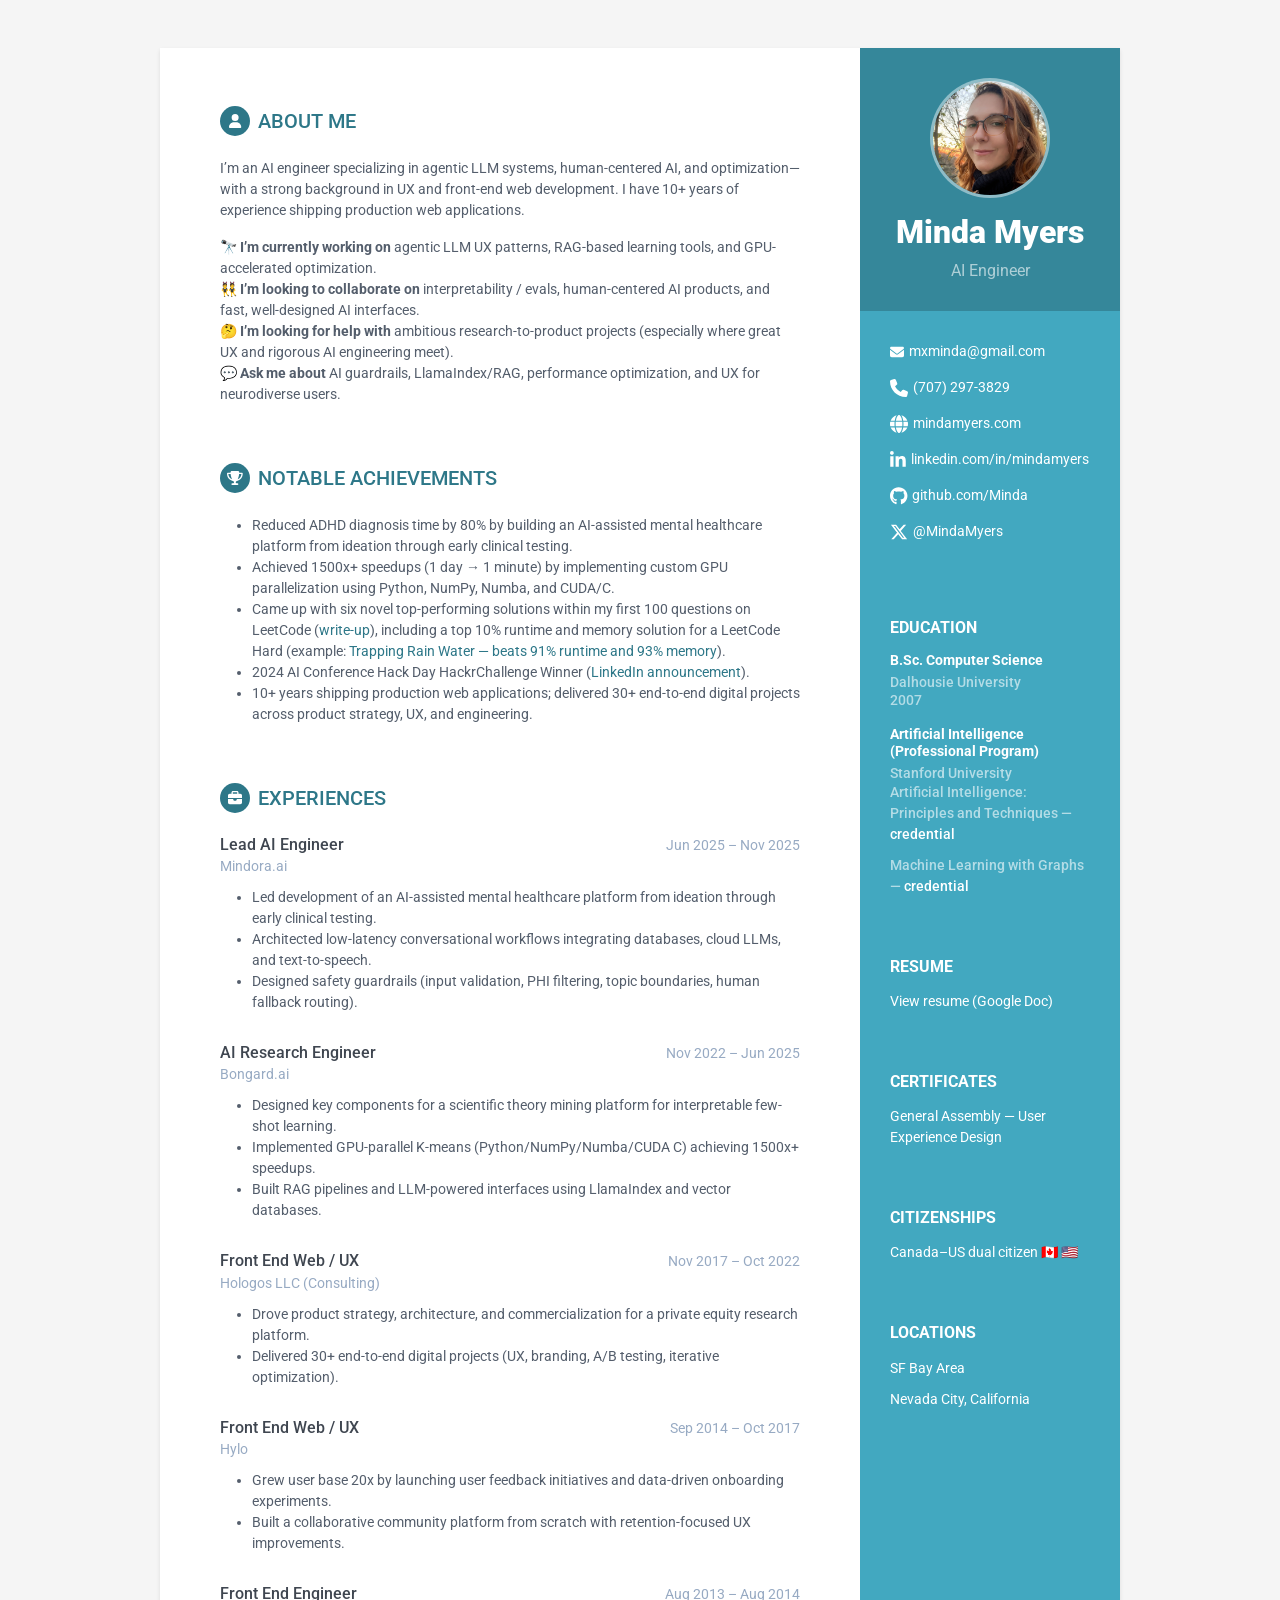
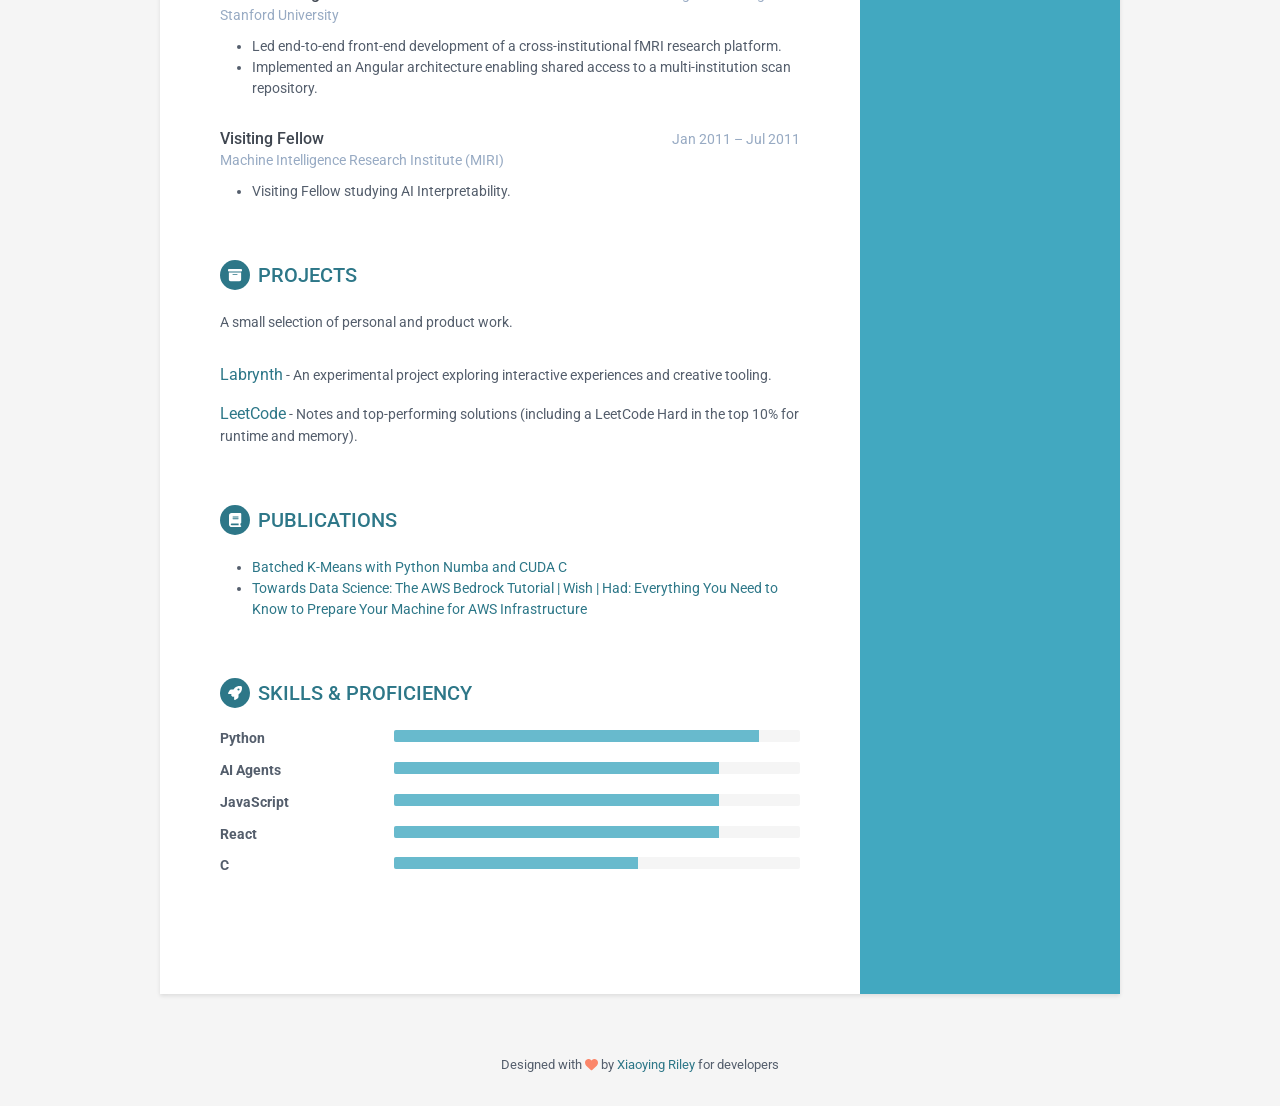
==== index.html @ f20dc6e0 "Initial site" ====
<!DOCTYPE html>
<html lang="en">
<head>
    <title>Minda Myers | AI Engineer</title>
    
    <!-- Meta -->
    <meta charset="utf-8">
    <meta http-equiv="X-UA-Compatible" content="IE=edge">
    <meta name="viewport" content="width=device-width, initial-scale=1.0">
    <meta name="description" content="Minda Myers — AI engineer specializing in agentic LLM systems, human-centered AI, and optimization.">
    <meta name="author" content="Minda Myers">    
    <link rel="shortcut icon" href="favicon.ico">  
    <!-- Google Font -->
    <link href='https://fonts.googleapis.com/css?family=Roboto:400,500,400italic,300italic,300,500italic,700,700italic,900,900italic' rel='stylesheet' type='text/css'>
    <!-- FontAwesome JS-->
	<script defer src="assets/fontawesome/js/all.min.js"></script>
    <!-- Global CSS -->
    <link rel="stylesheet" href="assets/plugins/bootstrap/css/bootstrap.min.css">   
    <!-- Theme CSS -->  
    <link id="theme-style" rel="stylesheet" href="assets/css/orbit-1.css">
</head> 

<body>
    <div class="wrapper mt-lg-5">
        <div class="sidebar-wrapper">
            <div class="profile-container">
                <img class="profile" src="assets/images/profile.png" alt="Minda Myers" />
                <h1 class="name">Minda Myers</h1>
                <h3 class="tagline">AI Engineer</h3>
            </div><!--//profile-container-->
            
            <div class="contact-container container-block">
                <ul class="list-unstyled contact-list">
                    <li class="email"><i class="fa-solid fa-envelope"></i><a href="mailto:mxminda@gmail.com">mxminda@gmail.com</a></li>
                    <li class="phone"><i class="fa-solid fa-phone"></i><a href="tel:+17072973829">(707) 297-3829</a></li>
                    <li class="website"><i class="fa-solid fa-globe"></i><a href="https://www.mindamyers.com/" target="_blank" rel="noopener noreferrer">mindamyers.com</a></li>
                    <li class="linkedin"><i class="fa-brands fa-linkedin-in"></i><a href="https://www.linkedin.com/in/mindamyers/" target="_blank" rel="noopener noreferrer">linkedin.com/in/mindamyers</a></li>
                    <li class="github"><i class="fa-brands fa-github"></i><a href="https://github.com/Minda/" target="_blank" rel="noopener noreferrer">github.com/Minda</a></li>
                    <li class="twitter"><i class="fa-brands fa-x-twitter"></i><a href="https://x.com/MindaMyers" target="_blank" rel="noopener noreferrer">@MindaMyers</a></li>
                </ul>
            </div><!--//contact-container-->
            <div class="education-container container-block">
                <h2 class="container-block-title">Education</h2>
                <div class="item">
                    <h4 class="degree">B.Sc. Computer Science</h4>
                    <h5 class="meta">Dalhousie University</h5>
	                    <div class="time">2007</div>
                </div><!--//item-->
                <div class="item">
                    <h4 class="degree">Artificial Intelligence (Professional Program)</h4>
                    <h5 class="meta">Stanford University</h5>
                    <div class="time">
                        <ul class="list-unstyled interests-list mb-0">
                            <li>Artificial Intelligence: Principles and Techniques — <a href="https://digitalcredential.stanford.edu/check/4EE34F681FBE3213EBA4EBA8537CB09849031F77309DEC3F34ABDAE6DE32E087b0xycHNsL2VMM3AxZDMrRHJMZ2JQL0dzMXlsdjZuUEYyRFhPUXpDcGdDYU5QRzBP" target="_blank" rel="noopener noreferrer">credential</a></li>
                            <li>Machine Learning with Graphs — <a href="https://digitalcredential.stanford.edu/check/F54F04E95F8EADD284D8510E9F12AE1F137D735E647CF7405E91A7C8CDD1E6B4SVBGTXFJMHFwVFNLSlJCQ0pxSWpYZTFmMVd2eEFVUEcyNWhxUzZNbkEwNkMvRHpj" target="_blank" rel="noopener noreferrer">credential</a></li>
                        </ul>
                    </div>
                </div><!--//item-->
            </div><!--//education-container-->
            
            <div class="resume-container container-block">
                <h2 class="container-block-title">Resume</h2>
                <ul class="list-unstyled interests-list">
                    <li><a href="https://docs.google.com/document/d/1Hosy3nyOPtTn8bS-CvynSCO8ME5fngpyX3kpRC0YqQ8/edit?tab=t.0" target="_blank" rel="noopener noreferrer">View resume (Google Doc)</a></li>
                </ul>
            </div><!--//resume-->

            <div class="certifications-container container-block">
                <h2 class="container-block-title">Certificates</h2>
                <ul class="list-unstyled interests-list">
                    <li>General Assembly — User Experience Design</li>
                </ul>
            </div><!--//certifications-->

            <div class="citizenships-container container-block">
                <h2 class="container-block-title">Citizenships</h2>
                <ul class="list-unstyled interests-list">
                    <li>Canada–US dual citizen 🇨🇦 🇺🇸</li>
                </ul>
            </div><!--//citizenships-->

            <div class="locations-container container-block">
                <h2 class="container-block-title">Locations</h2>
                <ul class="list-unstyled interests-list">
                    <li>SF Bay Area</li>
                    <li>Nevada City, California</li>
                </ul>
            </div><!--//locations-->
            
        </div><!--//sidebar-wrapper-->
        
        <div class="main-wrapper">
            
            <section class="section summary-section">
                <h2 class="section-title"><span class="icon-holder"><i class="fa-solid fa-user"></i></span>About Me</h2>
                <div class="summary">
                    <p>I’m an AI engineer specializing in agentic LLM systems, human-centered AI, and optimization—with a strong background in UX and front-end web development. I have 10+ years of experience shipping production web applications.</p>
                    <ul class="list-unstyled mb-0">
                        <li>🔭 <strong>I’m currently working on</strong> agentic LLM UX patterns, RAG-based learning tools, and GPU-accelerated optimization.</li>
                        <li>👯 <strong>I’m looking to collaborate on</strong> interpretability / evals, human-centered AI products, and fast, well-designed AI interfaces.</li>
                        <li>🤔 <strong>I’m looking for help with</strong> ambitious research-to-product projects (especially where great UX and rigorous AI engineering meet).</li>
                        <li>💬 <strong>Ask me about</strong> AI guardrails, LlamaIndex/RAG, performance optimization, and UX for neurodiverse users.</li>
                    </ul>
                </div><!--//summary-->
            </section><!--//section-->

            <section class="section achievements-section">
                <h2 class="section-title"><span class="icon-holder"><i class="fa-solid fa-trophy"></i></span>Notable Achievements</h2>
                <div class="details">
                    <ul>
                        <li>Reduced ADHD diagnosis time by 80% by building an AI-assisted mental healthcare platform from ideation through early clinical testing.</li>
                        <li>Achieved 1500x+ speedups (1 day → 1 minute) by implementing custom GPU parallelization using Python, NumPy, Numba, and CUDA/C.</li>
                        <li>Came up with six novel top-performing solutions within my first 100 questions on LeetCode (<a href="https://www.mindamyers.com/leetcode?source=copy_link" target="_blank" rel="noopener noreferrer">write-up</a>), including a top 10% runtime and memory solution for a LeetCode Hard (example: <a href="https://leetcode.com/problems/trapping-rain-water/solutions/6822626/python-beats-91-runtime-and-93-memory-in-9woa/" target="_blank" rel="noopener noreferrer">Trapping Rain Water — beats 91% runtime and 93% memory</a>).</li>
                        <li>2024 AI Conference Hack Day HackrChallenge Winner (<a href="https://www.linkedin.com/feed/update/urn:li:activity:7240117481955041280/" target="_blank" rel="noopener noreferrer">LinkedIn announcement</a>).</li>
                        <li>10+ years shipping production web applications; delivered 30+ end-to-end digital projects across product strategy, UX, and engineering.</li>
                    </ul>
                </div>
            </section><!--//section-->

            <section class="section experiences-section">
                <h2 class="section-title"><span class="icon-holder"><i class="fa-solid fa-briefcase"></i></span>Experiences</h2>
                
                <div class="item">
                    <div class="meta">
                        <div class="upper-row">
                            <h3 class="job-title">Lead AI Engineer</h3>
                            <div class="time">Jun 2025 – Nov 2025</div>
                        </div><!--//upper-row-->
                        <div class="company">Mindora.ai</div>
                    </div><!--//meta-->
                    <div class="details">
                        <ul>
                            <li>Led development of an AI-assisted mental healthcare platform from ideation through early clinical testing.</li>
                            <li>Architected low-latency conversational workflows integrating databases, cloud LLMs, and text-to-speech.</li>
                            <li>Designed safety guardrails (input validation, PHI filtering, topic boundaries, human fallback routing).</li>
                        </ul>
                    </div><!--//details-->
                </div><!--//item-->
                
                <div class="item">
                    <div class="meta">
                        <div class="upper-row">
                            <h3 class="job-title">AI Research Engineer</h3>
                            <div class="time">Nov 2022 – Jun 2025</div>
                        </div><!--//upper-row-->
                        <div class="company">Bongard.ai</div>
                    </div><!--//meta-->
                    <div class="details">
                        <ul>
                            <li>Designed key components for a scientific theory mining platform for interpretable few-shot learning.</li>
                            <li>Implemented GPU-parallel K-means (Python/NumPy/Numba/CUDA C) achieving 1500x+ speedups.</li>
                            <li>Built RAG pipelines and LLM-powered interfaces using LlamaIndex and vector databases.</li>
                        </ul>
                    </div><!--//details-->
                </div><!--//item-->
                
                <div class="item">
                    <div class="meta">
                        <div class="upper-row">
                            <h3 class="job-title">Front End Web / UX</h3>
                            <div class="time">Nov 2017 – Oct 2022</div>
                        </div><!--//upper-row-->
                        <div class="company">Hologos LLC (Consulting)</div>
                    </div><!--//meta-->
                    <div class="details">
                        <ul>
                            <li>Drove product strategy, architecture, and commercialization for a private equity research platform.</li>
                            <li>Delivered 30+ end-to-end digital projects (UX, branding, A/B testing, iterative optimization).</li>
                        </ul>
                    </div><!--//details-->
                </div><!--//item-->

                <div class="item">
                    <div class="meta">
                        <div class="upper-row">
                            <h3 class="job-title">Front End Web / UX</h3>
                            <div class="time">Sep 2014 – Oct 2017</div>
                        </div><!--//upper-row-->
                        <div class="company">Hylo</div>
                    </div><!--//meta-->
                    <div class="details">
                        <ul>
                            <li>Grew user base 20x by launching user feedback initiatives and data-driven onboarding experiments.</li>
                            <li>Built a collaborative community platform from scratch with retention-focused UX improvements.</li>
                        </ul>
                    </div><!--//details-->
                </div><!--//item-->

                <div class="item">
                    <div class="meta">
                        <div class="upper-row">
                            <h3 class="job-title">Front End Engineer</h3>
                            <div class="time">Aug 2013 – Aug 2014</div>
                        </div><!--//upper-row-->
                        <div class="company">Stanford University</div>
                    </div><!--//meta-->
                    <div class="details">
                        <ul>
                            <li>Led end-to-end front-end development of a cross-institutional fMRI research platform.</li>
                            <li>Implemented an Angular architecture enabling shared access to a multi-institution scan repository.</li>
                        </ul>
                    </div><!--//details-->
                </div><!--//item-->

                <div class="item">
                    <div class="meta">
                        <div class="upper-row">
                            <h3 class="job-title">Visiting Fellow</h3>
                            <div class="time">Jan 2011 – Jul 2011</div>
                        </div><!--//upper-row-->
                        <div class="company">Machine Intelligence Research Institute (MIRI)</div>
                    </div><!--//meta-->
                    <div class="details">
                        <ul>
                            <li>Visiting Fellow studying AI Interpretability.</li>
                        </ul>
                    </div><!--//details-->
                </div><!--//item-->

            </section><!--//section-->
            
            <section class="section projects-section">
                <h2 class="section-title"><span class="icon-holder"><i class="fa-solid fa-archive"></i></span>Projects</h2>
                <div class="intro">
                    <p>A small selection of personal and product work.</p>
                </div><!--//intro-->
                <div class="item">
                    <span class="project-title"><a href="https://www.mindamyers.com/labrynth" target="_blank" rel="noopener noreferrer">Labrynth</a></span> - <span class="project-tagline">An experimental project exploring interactive experiences and creative tooling.</span>
                </div><!--//item-->
                <div class="item">
                    <span class="project-title"><a href="https://www.mindamyers.com/leetcode?source=copy_link" target="_blank" rel="noopener noreferrer">LeetCode</a></span> - <span class="project-tagline">Notes and top-performing solutions (including a LeetCode Hard in the top 10% for runtime and memory).</span>
                </div><!--//item-->
            </section><!--//section-->

            <section class="section publications-section">
                <h2 class="section-title"><span class="icon-holder"><i class="fa-solid fa-book"></i></span>Publications</h2>
                <div class="details">
                    <ul>
                        <li><a href="https://www.mindamyers.com/batched-k-means-with-python-numba-and-cuda-c" target="_blank" rel="noopener noreferrer">Batched K-Means with Python Numba and CUDA C</a></li>
                        <li><a href="https://www.mindamyers.com/aws-bedrock-tutorial" target="_blank" rel="noopener noreferrer">Towards Data Science: The AWS Bedrock Tutorial | Wish | Had: Everything You Need to Know to Prepare Your Machine for AWS Infrastructure</a></li>
                    </ul>
                </div>
            </section><!--//section-->
            
            <section class="skills-section section">
                <h2 class="section-title"><span class="icon-holder"><i class="fa-solid fa-rocket"></i></span>Skills &amp; Proficiency</h2>
                <div class="skillset">        
                    <div class="item">
                        <h3 class="level-title">Python</h3>
                        <div class="progress level-bar">
						    <div class="progress-bar theme-progress-bar" role="progressbar" style="width: 90%" aria-valuenow="90" aria-valuemin="0" aria-valuemax="100"></div>
						</div>                               
                    </div><!--//item-->
                    
                    <div class="item">
                        <h3 class="level-title">AI Agents</h3>
                        <div class="progress level-bar">
						    <div class="progress-bar theme-progress-bar" role="progressbar" style="width: 80%" aria-valuenow="80" aria-valuemin="0" aria-valuemax="100"></div>
						</div>                              
                    </div><!--//item-->
                    
                    <div class="item">
                        <h3 class="level-title">JavaScript</h3>
                        <div class="progress level-bar">
						    <div class="progress-bar theme-progress-bar" role="progressbar" style="width: 80%" aria-valuenow="80" aria-valuemin="0" aria-valuemax="100"></div>
						</div>                                 
                    </div><!--//item-->
                    
                    <div class="item">
                        <h3 class="level-title">React</h3>
                        <div class="progress level-bar">
							    <div class="progress-bar theme-progress-bar" role="progressbar" style="width: 80%" aria-valuenow="80" aria-valuemin="0" aria-valuemax="100"></div>
						</div>                                
                    </div><!--//item-->
                    
                    <div class="item">
                        <h3 class="level-title">C</h3>
                        <div class="progress level-bar">
						    <div class="progress-bar theme-progress-bar" role="progressbar" style="width: 60%" aria-valuenow="60" aria-valuemin="0" aria-valuemax="100"></div>
						</div>                                  
                    </div><!--//item-->
                    
                </div>  
            </section><!--//skills-section-->
            
        </div><!--//main-body-->
    </div>
 
    <footer class="footer">
        <div class="text-center">
            <!--/* This template is free as long as you keep the footer attribution link. If you'd like to use the template without the attribution link, you can buy the commercial license via our website: themes.3rdwavemedia.com Thank you for your support. :) */-->
            <small class="copyright">Designed with <i class="fa-solid fa-heart"></i> by <a href="http://themes.3rdwavemedia.com" target="_blank" rel="noopener noreferrer">Xiaoying Riley</a> for developers</small>
        </div><!--//container-->
    </footer><!--//footer-->
        
</body>
</html>
---- assets/css/orbit-1.css ----
/*! 
 * Template Name: Orbit - Bootstrap 5 Resume/CV Template for Developers
 * Version: Bootstrap 5 v3.1
 * Author: Xiaoying Riley
 * Copyright: 3rd Wave Media
 * Twitter: @3rdwave_themes
 * Website: http://themes.3rdwavemedia.com/
*/
body {
  font-family: "Roboto", sans-serif;
  color: #545E6C;
  background: #f5f5f5;
  font-size: 14px;
  -webkit-font-smoothing: antialiased;
  -moz-osx-font-smoothing: grayscale;
}

h1, h2, h3, h4, h5, h6 {
  font-weight: 700;
}

a {
  color: #2d7788;
  text-decoration: none;
}
a:hover {
  text-decoration: underline;
  color: #1a454f;
  -webkit-transition: all 0.4s ease-in-out;
  -moz-transition: all 0.4s ease-in-out;
  -ms-transition: all 0.4s ease-in-out;
  -o-transition: all 0.4s ease-in-out;
}
a:focus {
  text-decoration: none;
}

p {
  line-height: 1.5;
}

.wrapper {
  background: #42A8C0;
  max-width: 960px;
  margin: 0 auto;
  position: relative;
  -webkit-box-shadow: 0px 2px 4px rgba(0, 0, 0, 0.1);
  -moz-box-shadow: 0px 2px 4px rgba(0, 0, 0, 0.1);
  box-shadow: 0px 2px 4px rgba(0, 0, 0, 0.1);
}

.sidebar-wrapper {
  background: #42A8C0;
  position: absolute;
  right: 0;
  width: 260px;
  height: 100%;
  min-height: 800px;
  color: #fff;
}
.sidebar-wrapper a {
  color: #fff;
}
.sidebar-wrapper .profile-container {
  padding: 30px;
  background: rgba(0, 0, 0, 0.2);
  text-align: center;
  color: #fff;
}
.sidebar-wrapper .name {
  font-size: 32px;
  font-weight: 900;
  margin-top: 0;
  margin-bottom: 10px;
}
.sidebar-wrapper .tagline {
  color: rgba(255, 255, 255, 0.6);
  font-size: 16px;
  font-weight: 400;
  margin-top: 0;
  margin-bottom: 0;
}
.sidebar-wrapper .profile {
  width: 120px;
  height: 120px;
  display: block;
  margin: 0 auto 15px auto;
  border-radius: 50%;
  object-fit: cover;
  border: 3px solid rgba(255, 255, 255, 0.35);
  background: rgba(255, 255, 255, 0.15);
}
.sidebar-wrapper .contact-list .svg-inline--fa {
  margin-right: 5px;
  font-size: 18px;
  vertical-align: middle;
}
.sidebar-wrapper .contact-list li {
  margin-bottom: 15px;
}
.sidebar-wrapper .contact-list li:last-child {
  margin-bottom: 0;
}
.sidebar-wrapper .contact-list .email .svg-inline--fa {
  font-size: 14px;
}
.sidebar-wrapper .container-block {
  padding: 30px;
}
.sidebar-wrapper .container-block-title {
  text-transform: uppercase;
  font-size: 16px;
  font-weight: 700;
  margin-top: 0;
  margin-bottom: 15px;
}
.sidebar-wrapper .degree {
  font-size: 14px;
  margin-top: 0;
  margin-bottom: 5px;
}
.sidebar-wrapper .education-container .item {
  margin-bottom: 15px;
}
.sidebar-wrapper .education-container .item:last-child {
  margin-bottom: 0;
}
.sidebar-wrapper .education-container .meta {
  color: rgba(255, 255, 255, 0.6);
  font-weight: 500;
  margin-bottom: 0px;
  margin-top: 0;
  font-size: 14px;
}
.sidebar-wrapper .education-container .time {
  color: rgba(255, 255, 255, 0.6);
  font-weight: 500;
  margin-bottom: 0px;
}
.sidebar-wrapper .languages-container .lang-desc {
  color: rgba(255, 255, 255, 0.6);
}
.sidebar-wrapper .languages-list {
  margin-bottom: 0;
}
.sidebar-wrapper .languages-list li {
  margin-bottom: 10px;
}
.sidebar-wrapper .languages-list li:last-child {
  margin-bottom: 0;
}
.sidebar-wrapper .interests-list {
  margin-bottom: 0;
}
.sidebar-wrapper .interests-list li {
  margin-bottom: 10px;
}
.sidebar-wrapper .interests-list li:last-child {
  margin-bottom: 0;
}

.main-wrapper {
  background: #fff;
  padding: 60px;
  padding-right: 320px;
}
.main-wrapper .section-title {
  text-transform: uppercase;
  font-size: 20px;
  font-weight: 500;
  color: #2d7788;
  position: relative;
  margin-top: 0;
  margin-bottom: 20px;
}
.main-wrapper .section-title .icon-holder {
  width: 30px;
  height: 30px;
  margin-right: 8px;
  display: inline-block;
  color: #fff;
  -webkit-border-radius: 50%;
  -moz-border-radius: 50%;
  -ms-border-radius: 50%;
  -o-border-radius: 50%;
  border-radius: 50%;
  -moz-background-clip: padding;
  -webkit-background-clip: padding-box;
  background-clip: padding-box;
  background: #2d7788;
  text-align: center;
  font-size: 16px;
  position: relative;
  top: -2px;
  padding-top: 2px;
}
.main-wrapper .section-title .icon-holder .svg-inline--fa {
  font-size: 14px;
  margin-top: 6px;
}
.main-wrapper .section {
  margin-bottom: 60px;
}
.main-wrapper .experiences-section .item {
  margin-bottom: 30px;
}
.main-wrapper .upper-row {
  position: relative;
  overflow: hidden;
  margin-bottom: 2px;
}
.main-wrapper .job-title {
  color: #3F4650;
  font-size: 16px;
  margin-top: 0;
  margin-bottom: 0;
  font-weight: 500;
}
.main-wrapper .time {
  position: absolute;
  right: 0;
  top: 0;
  color: #97AAC3;
}
.main-wrapper .company {
  margin-bottom: 10px;
  color: #97AAC3;
}
.main-wrapper .project-title {
  font-size: 16px;
  font-weight: 400;
  margin-top: 0;
  margin-bottom: 5px;
}
.main-wrapper .projects-section .intro {
  margin-bottom: 30px;
}
.main-wrapper .projects-section .item {
  margin-bottom: 15px;
}

.skillset .item {
  margin-bottom: 15px;
  overflow: hidden;
}
.skillset .level-title {
  font-size: 14px;
  margin-top: 0;
  margin-bottom: 12px;
}
.skillset .level-bar {
  height: 12px;
  background: #f5f5f5;
  -webkit-border-radius: 2px;
  -moz-border-radius: 2px;
  -ms-border-radius: 2px;
  -o-border-radius: 2px;
  border-radius: 2px;
  -moz-background-clip: padding;
  -webkit-background-clip: padding-box;
  background-clip: padding-box;
}
.skillset .theme-progress-bar {
  background: #68bacd;
}

.footer {
  padding: 30px;
  padding-top: 60px;
}
.footer .copyright {
  line-height: 1.6;
  color: #545E6C;
  font-size: 13px;
}
.footer .fa-heart {
  color: #fb866a;
}

@media (max-width: 767.98px) {
  .sidebar-wrapper {
    position: static;
    width: inherit;
  }
  .main-wrapper {
    padding: 30px;
  }
  .main-wrapper .time {
    position: static;
    display: block;
    margin-top: 5px;
  }
  .main-wrapper .upper-row {
    margin-bottom: 0;
  }
}
@media (min-width: 992px) {
  .skillset .level-title {
    display: inline-block;
    float: left;
    width: 30%;
    margin-bottom: 0;
  }
}
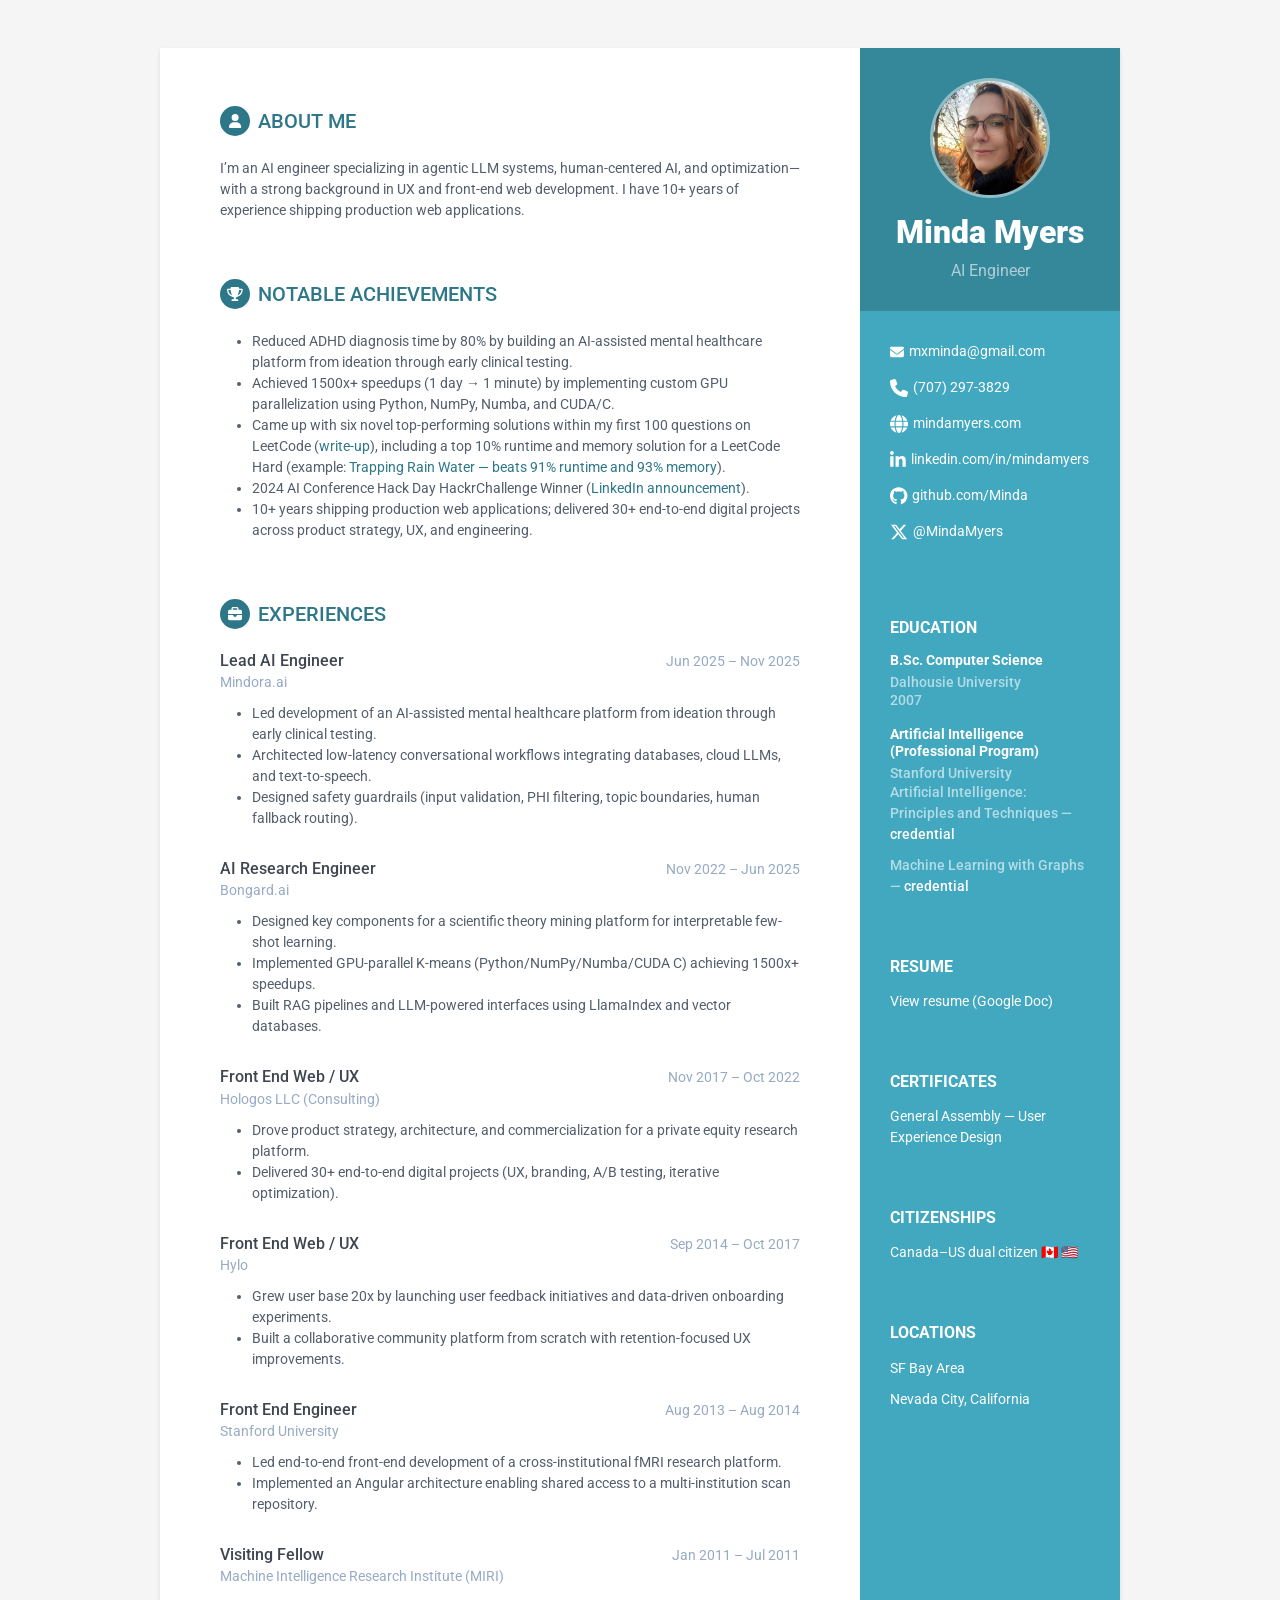
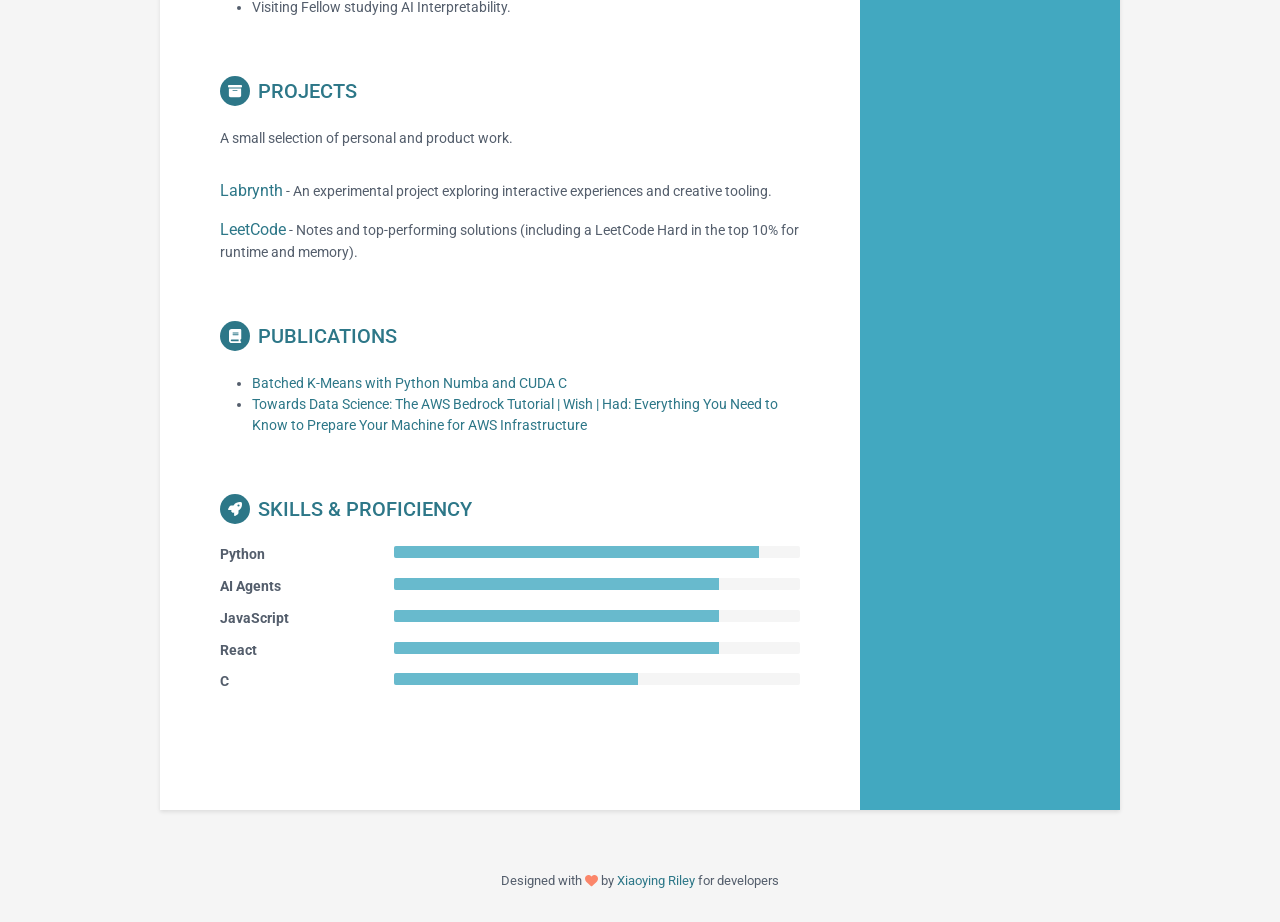
==== commit cde1daf7: "Remove About Me bullet list" ====
--- a/index.html
+++ b/index.html
@@ -95,12 +95,6 @@
                 <h2 class="section-title"><span class="icon-holder"><i class="fa-solid fa-user"></i></span>About Me</h2>
                 <div class="summary">
                     <p>I’m an AI engineer specializing in agentic LLM systems, human-centered AI, and optimization—with a strong background in UX and front-end web development. I have 10+ years of experience shipping production web applications.</p>
-                    <ul class="list-unstyled mb-0">
-                        <li>🔭 <strong>I’m currently working on</strong> agentic LLM UX patterns, RAG-based learning tools, and GPU-accelerated optimization.</li>
-                        <li>👯 <strong>I’m looking to collaborate on</strong> interpretability / evals, human-centered AI products, and fast, well-designed AI interfaces.</li>
-                        <li>🤔 <strong>I’m looking for help with</strong> ambitious research-to-product projects (especially where great UX and rigorous AI engineering meet).</li>
-                        <li>💬 <strong>Ask me about</strong> AI guardrails, LlamaIndex/RAG, performance optimization, and UX for neurodiverse users.</li>
-                    </ul>
                 </div><!--//summary-->
             </section><!--//section-->
 
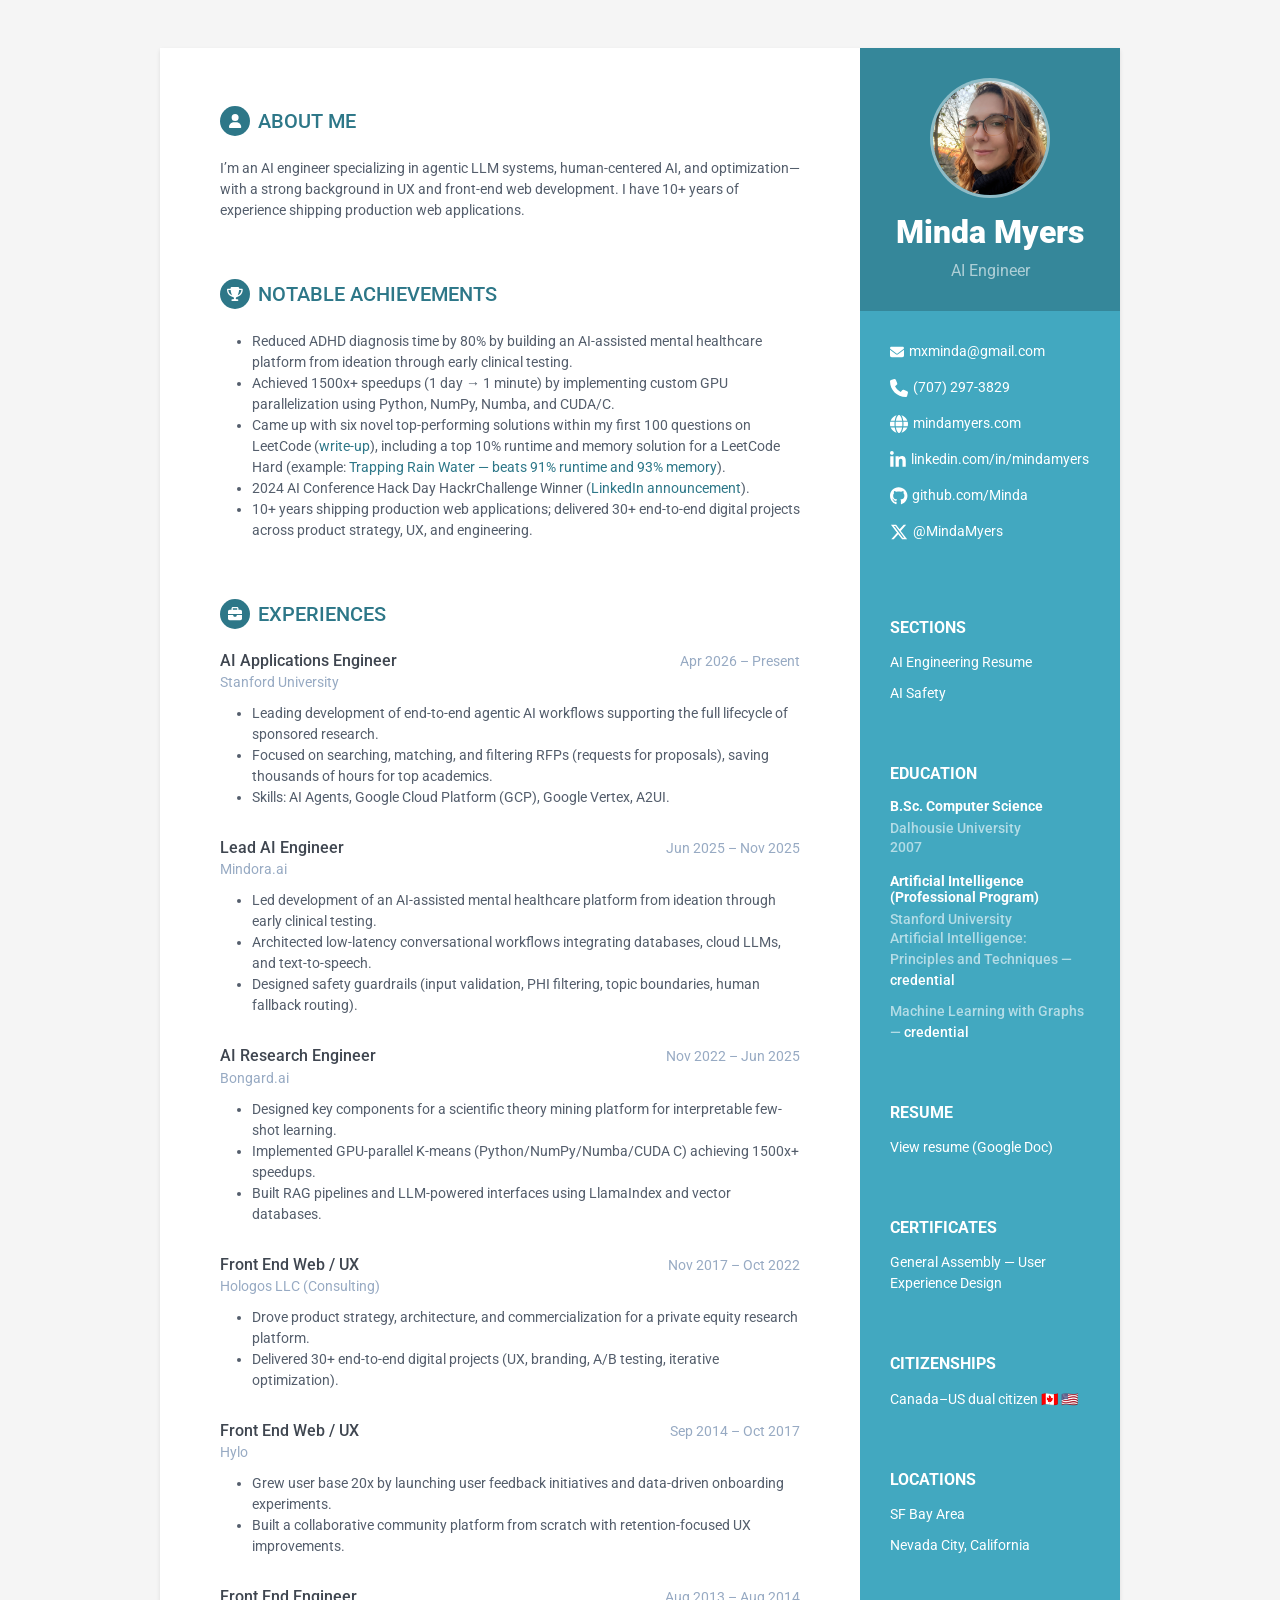
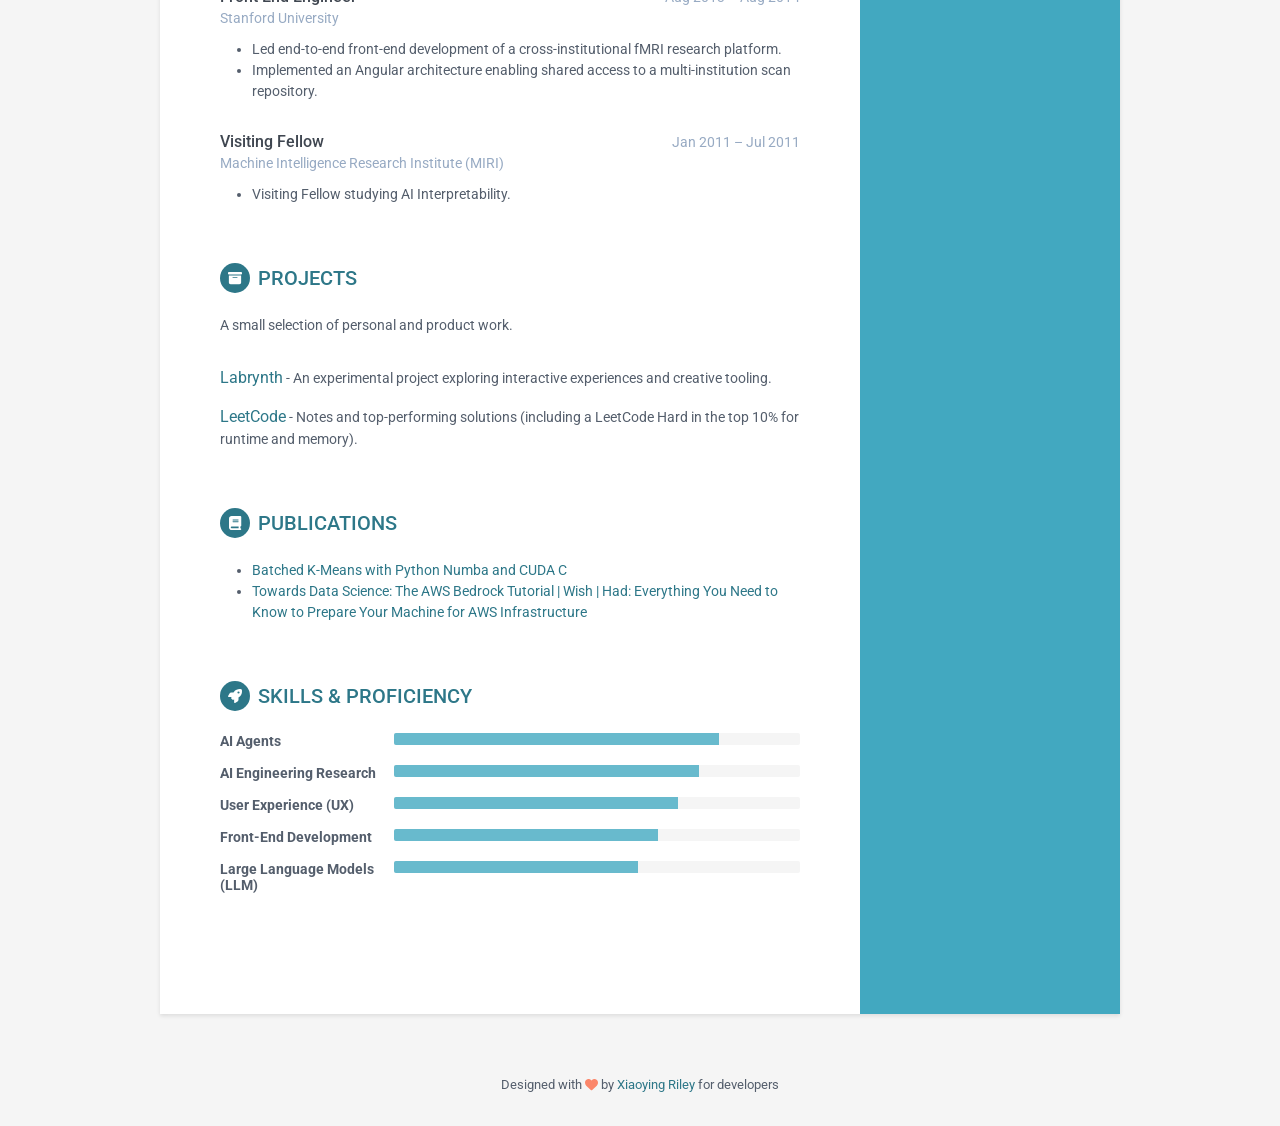
==== commit 8a508e75: "Add AI Safety page, Stanford role, and Sections nav - New /safety/ page in the Orbit template: focus" ====
--- a/index.html
+++ b/index.html
@@ -39,6 +39,15 @@
                     <li class="twitter"><i class="fa-brands fa-x-twitter"></i><a href="https://x.com/MindaMyers" target="_blank" rel="noopener noreferrer">@MindaMyers</a></li>
                 </ul>
             </div><!--//contact-container-->
+
+            <div class="pages-container container-block">
+                <h2 class="container-block-title">Sections</h2>
+                <ul class="list-unstyled interests-list">
+                    <li><a href="./" aria-current="page">AI Engineering Resume</a></li>
+                    <li><a href="safety/">AI Safety</a></li>
+                </ul>
+            </div><!--//pages-container-->
+
             <div class="education-container container-block">
                 <h2 class="container-block-title">Education</h2>
                 <div class="item">
@@ -113,7 +122,24 @@
 
             <section class="section experiences-section">
                 <h2 class="section-title"><span class="icon-holder"><i class="fa-solid fa-briefcase"></i></span>Experiences</h2>
-                
+
+                <div class="item">
+                    <div class="meta">
+                        <div class="upper-row">
+                            <h3 class="job-title">AI Applications Engineer</h3>
+                            <div class="time">Apr 2026 – Present</div>
+                        </div><!--//upper-row-->
+                        <div class="company">Stanford University</div>
+                    </div><!--//meta-->
+                    <div class="details">
+                        <ul>
+                            <li>Leading development of end-to-end agentic AI workflows supporting the full lifecycle of sponsored research.</li>
+                            <li>Focused on searching, matching, and filtering RFPs (requests for proposals), saving thousands of hours for top academics.</li>
+                            <li>Skills: AI Agents, Google Cloud Platform (GCP), Google Vertex, A2UI.</li>
+                        </ul>
+                    </div><!--//details-->
+                </div><!--//item-->
+
                 <div class="item">
                     <div class="meta">
                         <div class="upper-row">
@@ -238,42 +264,42 @@
             
             <section class="skills-section section">
                 <h2 class="section-title"><span class="icon-holder"><i class="fa-solid fa-rocket"></i></span>Skills &amp; Proficiency</h2>
-                <div class="skillset">        
-                    <div class="item">
-                        <h3 class="level-title">Python</h3>
-                        <div class="progress level-bar">
-						    <div class="progress-bar theme-progress-bar" role="progressbar" style="width: 90%" aria-valuenow="90" aria-valuemin="0" aria-valuemax="100"></div>
-						</div>                               
-                    </div><!--//item-->
-                    
+                <div class="skillset">
                     <div class="item">
                         <h3 class="level-title">AI Agents</h3>
                         <div class="progress level-bar">
-						    <div class="progress-bar theme-progress-bar" role="progressbar" style="width: 80%" aria-valuenow="80" aria-valuemin="0" aria-valuemax="100"></div>
-						</div>                              
-                    </div><!--//item-->
-                    
-                    <div class="item">
-                        <h3 class="level-title">JavaScript</h3>
-                        <div class="progress level-bar">
-						    <div class="progress-bar theme-progress-bar" role="progressbar" style="width: 80%" aria-valuenow="80" aria-valuemin="0" aria-valuemax="100"></div>
-						</div>                                 
-                    </div><!--//item-->
-                    
-                    <div class="item">
-                        <h3 class="level-title">React</h3>
-                        <div class="progress level-bar">
-							    <div class="progress-bar theme-progress-bar" role="progressbar" style="width: 80%" aria-valuenow="80" aria-valuemin="0" aria-valuemax="100"></div>
-						</div>                                
-                    </div><!--//item-->
-                    
-                    <div class="item">
-                        <h3 class="level-title">C</h3>
-                        <div class="progress level-bar">
-						    <div class="progress-bar theme-progress-bar" role="progressbar" style="width: 60%" aria-valuenow="60" aria-valuemin="0" aria-valuemax="100"></div>
-						</div>                                  
-                    </div><!--//item-->
-                    
+                            <div class="progress-bar theme-progress-bar" role="progressbar" style="width: 80%" aria-valuenow="80" aria-valuemin="0" aria-valuemax="100"></div>
+                        </div>
+                    </div><!--//item-->
+
+                    <div class="item">
+                        <h3 class="level-title">AI Engineering Research</h3>
+                        <div class="progress level-bar">
+                            <div class="progress-bar theme-progress-bar" role="progressbar" style="width: 75%" aria-valuenow="75" aria-valuemin="0" aria-valuemax="100"></div>
+                        </div>
+                    </div><!--//item-->
+
+                    <div class="item">
+                        <h3 class="level-title">User Experience (UX)</h3>
+                        <div class="progress level-bar">
+                            <div class="progress-bar theme-progress-bar" role="progressbar" style="width: 70%" aria-valuenow="70" aria-valuemin="0" aria-valuemax="100"></div>
+                        </div>
+                    </div><!--//item-->
+
+                    <div class="item">
+                        <h3 class="level-title">Front-End Development</h3>
+                        <div class="progress level-bar">
+                            <div class="progress-bar theme-progress-bar" role="progressbar" style="width: 65%" aria-valuenow="65" aria-valuemin="0" aria-valuemax="100"></div>
+                        </div>
+                    </div><!--//item-->
+
+                    <div class="item">
+                        <h3 class="level-title">Large Language Models (LLM)</h3>
+                        <div class="progress level-bar">
+                            <div class="progress-bar theme-progress-bar" role="progressbar" style="width: 60%" aria-valuenow="60" aria-valuemin="0" aria-valuemax="100"></div>
+                        </div>
+                    </div><!--//item-->
+
                 </div>  
             </section><!--//skills-section-->
             
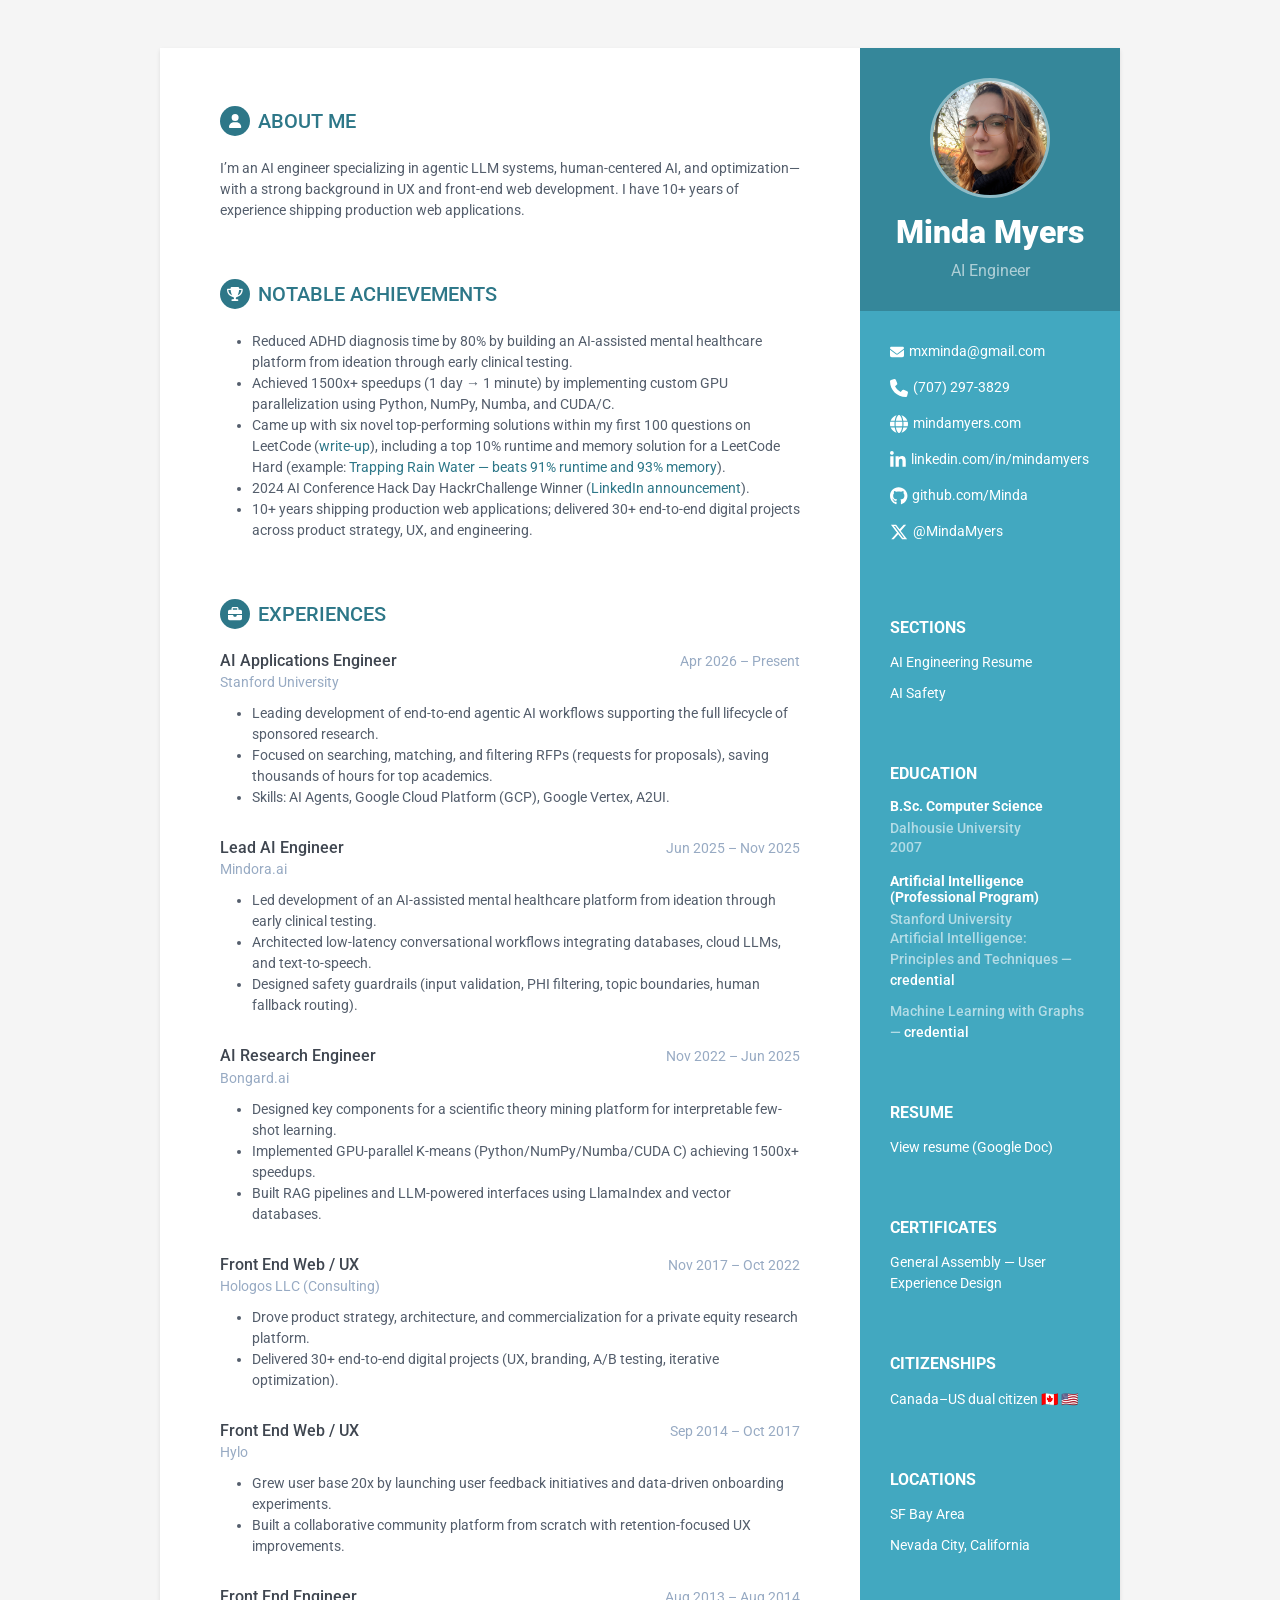
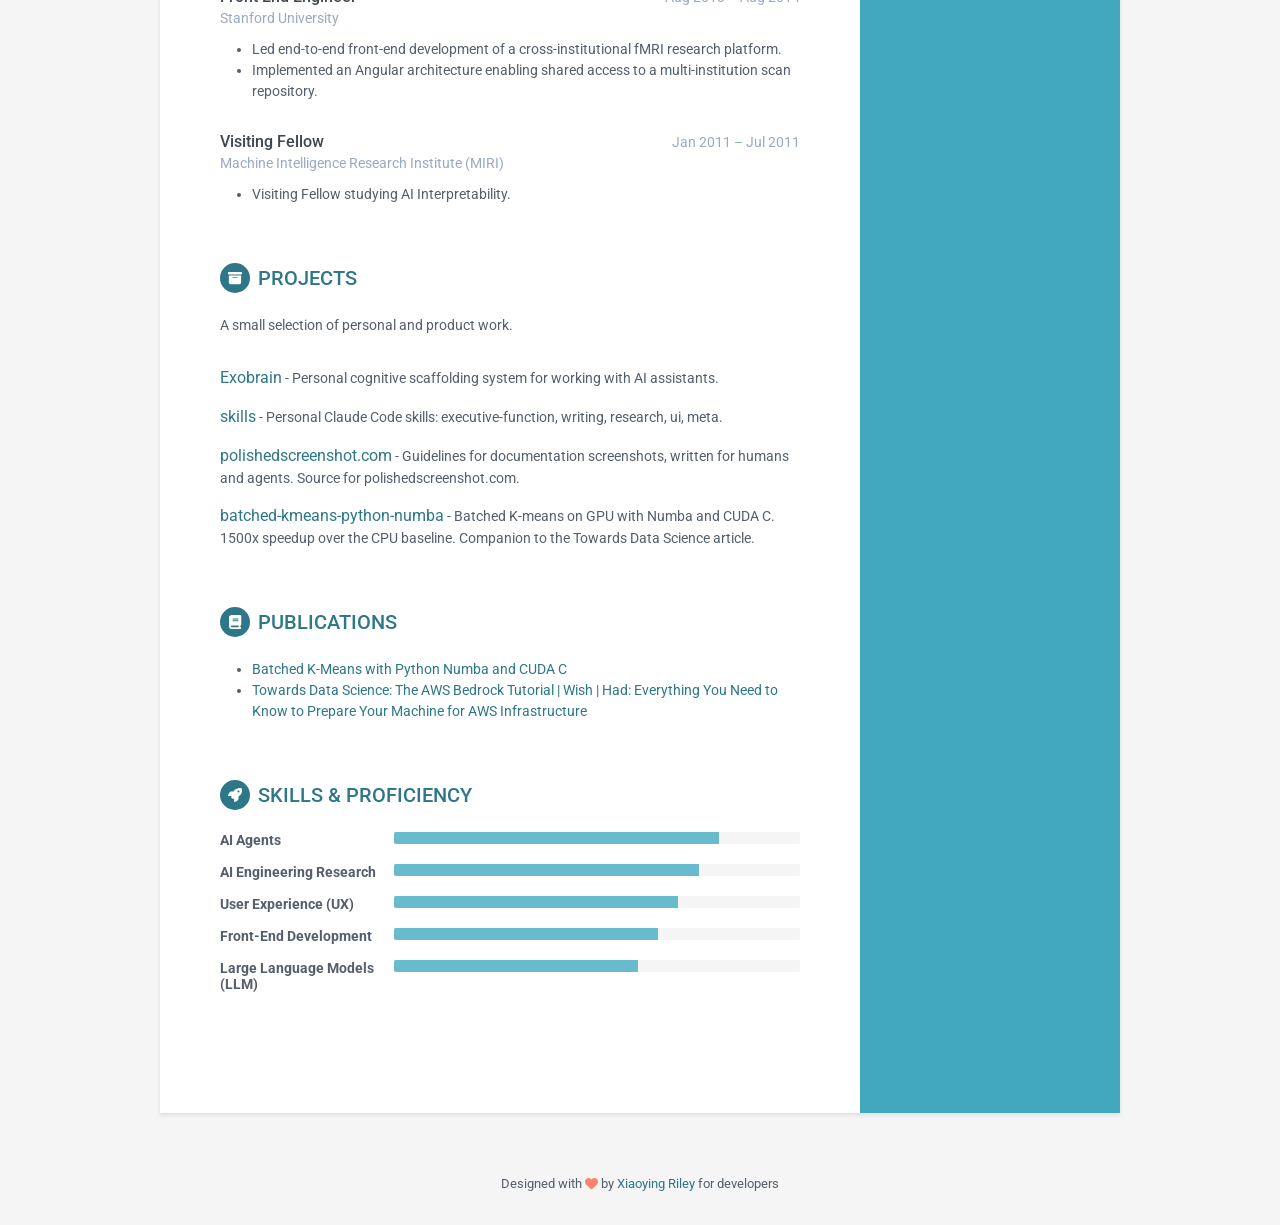
==== commit 319f06b8: "Update projects to Exobrain, skills, polishedscreenshot.com, batched-kmeans Replace Labrynth and Lee" ====
--- a/index.html
+++ b/index.html
@@ -245,10 +245,16 @@
                     <p>A small selection of personal and product work.</p>
                 </div><!--//intro-->
                 <div class="item">
-                    <span class="project-title"><a href="https://www.mindamyers.com/labrynth" target="_blank" rel="noopener noreferrer">Labrynth</a></span> - <span class="project-tagline">An experimental project exploring interactive experiences and creative tooling.</span>
-                </div><!--//item-->
-                <div class="item">
-                    <span class="project-title"><a href="https://www.mindamyers.com/leetcode?source=copy_link" target="_blank" rel="noopener noreferrer">LeetCode</a></span> - <span class="project-tagline">Notes and top-performing solutions (including a LeetCode Hard in the top 10% for runtime and memory).</span>
+                    <span class="project-title"><a href="https://github.com/Minda/Exobrain" target="_blank" rel="noopener noreferrer">Exobrain</a></span> - <span class="project-tagline">Personal cognitive scaffolding system for working with AI assistants.</span>
+                </div><!--//item-->
+                <div class="item">
+                    <span class="project-title"><a href="https://github.com/Minda/skills" target="_blank" rel="noopener noreferrer">skills</a></span> - <span class="project-tagline">Personal Claude Code skills: executive-function, writing, research, ui, meta.</span>
+                </div><!--//item-->
+                <div class="item">
+                    <span class="project-title"><a href="https://github.com/Minda/polishedscreenshot.com" target="_blank" rel="noopener noreferrer">polishedscreenshot.com</a></span> - <span class="project-tagline">Guidelines for documentation screenshots, written for humans and agents. Source for polishedscreenshot.com.</span>
+                </div><!--//item-->
+                <div class="item">
+                    <span class="project-title"><a href="https://github.com/Minda/batched-kmeans-python-numba" target="_blank" rel="noopener noreferrer">batched-kmeans-python-numba</a></span> - <span class="project-tagline">Batched K-means on GPU with Numba and CUDA C. 1500x speedup over the CPU baseline. Companion to the Towards Data Science article.</span>
                 </div><!--//item-->
             </section><!--//section-->
 
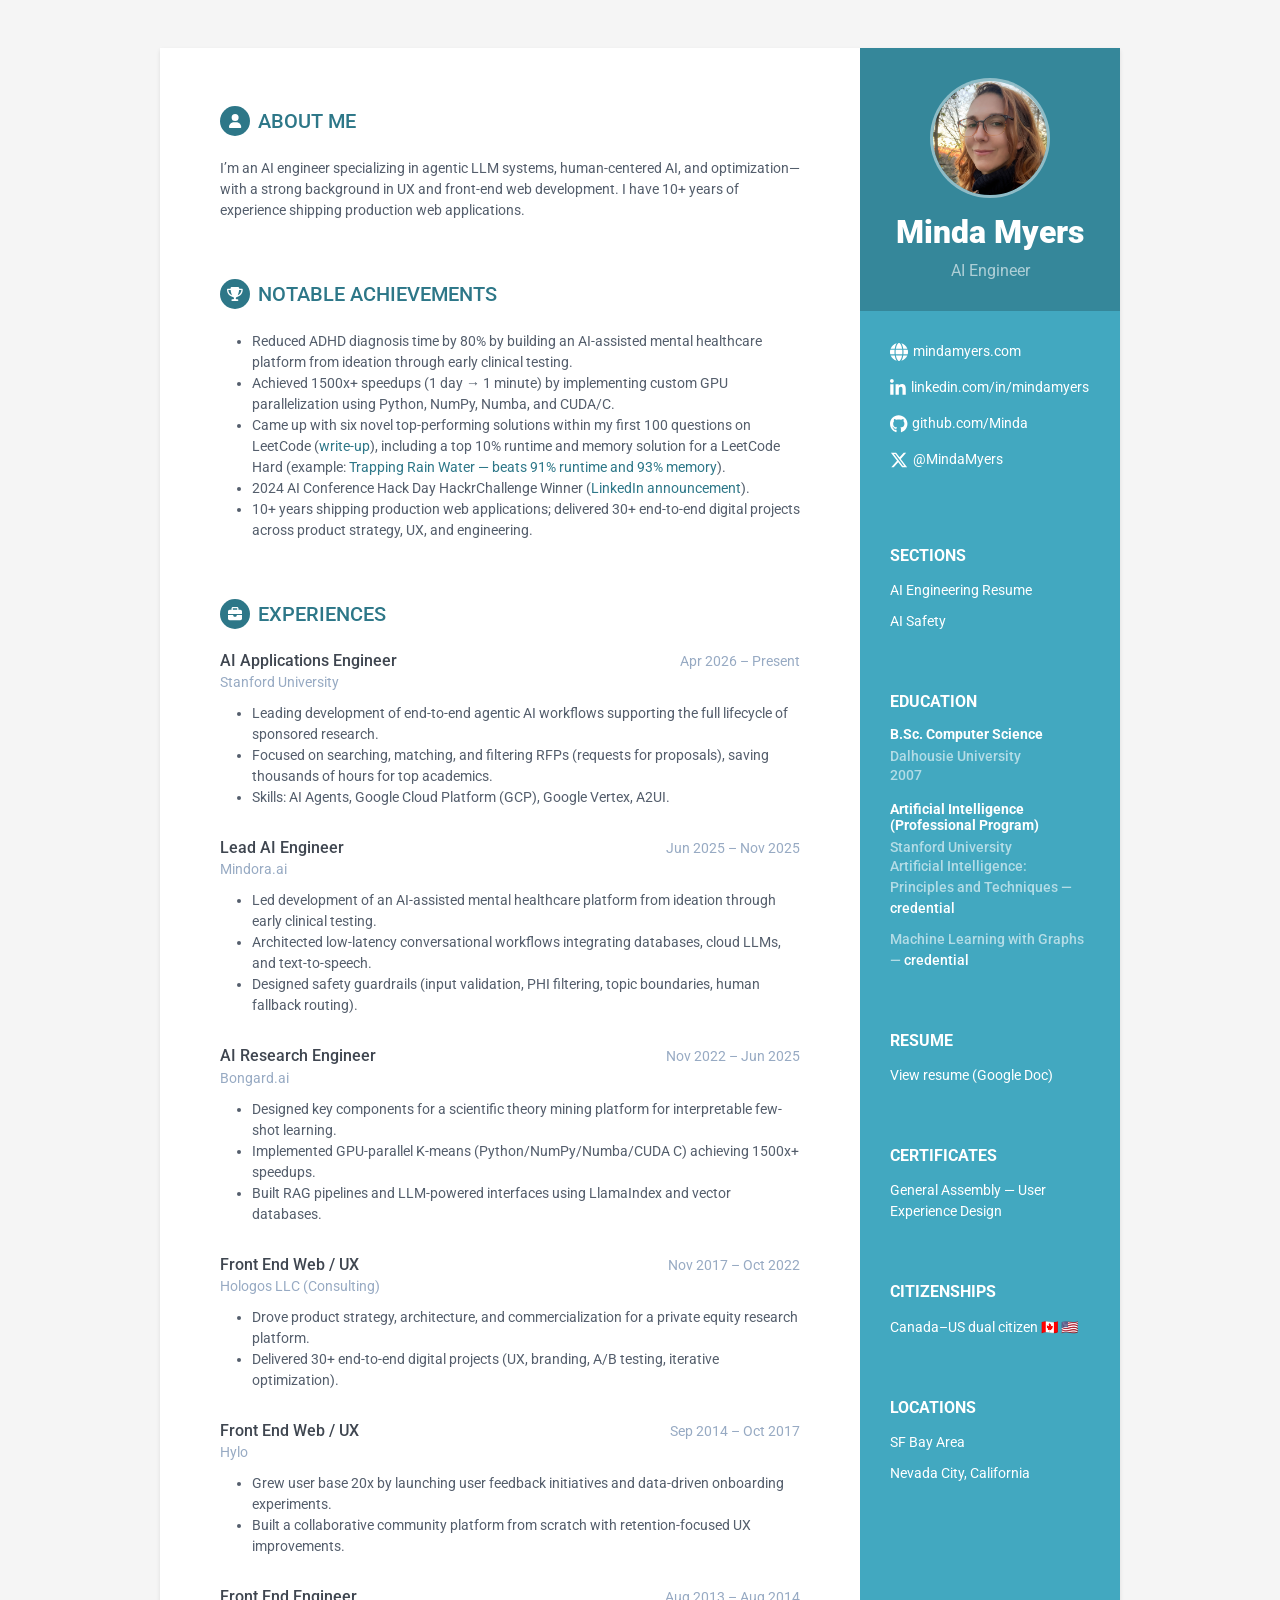
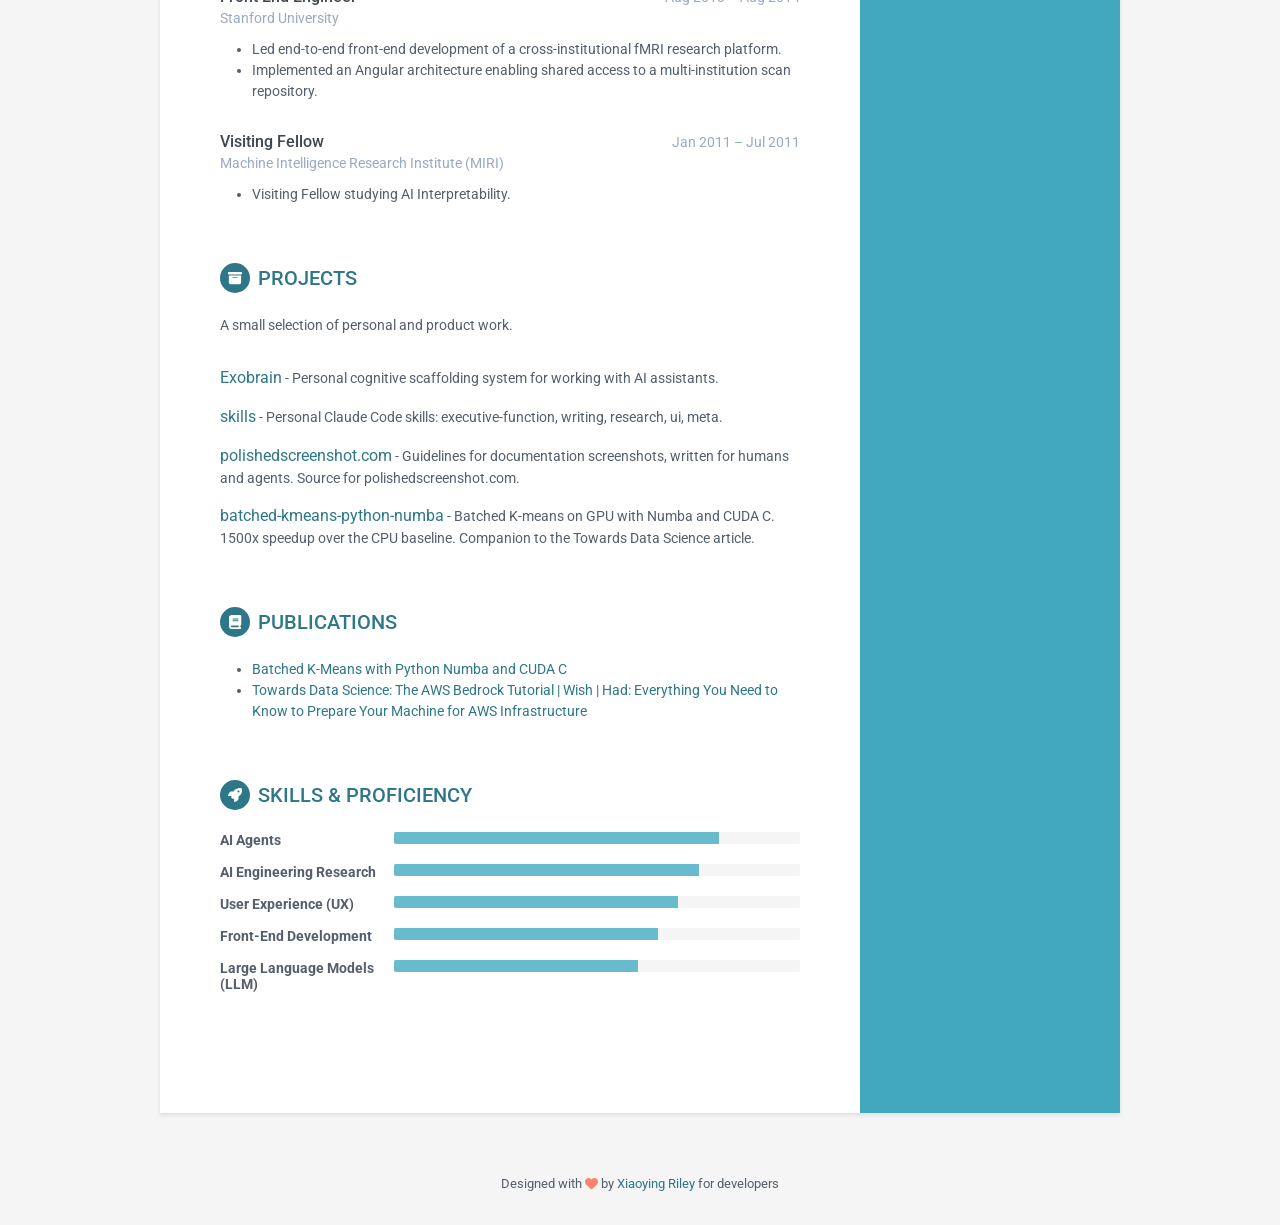
==== commit e582f391: "Remove phone and email; split Focus and Research Interests on AI Safety page Add model welfare as re" ====
--- a/index.html
+++ b/index.html
@@ -31,8 +31,6 @@
             
             <div class="contact-container container-block">
                 <ul class="list-unstyled contact-list">
-                    <li class="email"><i class="fa-solid fa-envelope"></i><a href="mailto:mxminda@gmail.com">mxminda@gmail.com</a></li>
-                    <li class="phone"><i class="fa-solid fa-phone"></i><a href="tel:+17072973829">(707) 297-3829</a></li>
                     <li class="website"><i class="fa-solid fa-globe"></i><a href="https://www.mindamyers.com/" target="_blank" rel="noopener noreferrer">mindamyers.com</a></li>
                     <li class="linkedin"><i class="fa-brands fa-linkedin-in"></i><a href="https://www.linkedin.com/in/mindamyers/" target="_blank" rel="noopener noreferrer">linkedin.com/in/mindamyers</a></li>
                     <li class="github"><i class="fa-brands fa-github"></i><a href="https://github.com/Minda/" target="_blank" rel="noopener noreferrer">github.com/Minda</a></li>
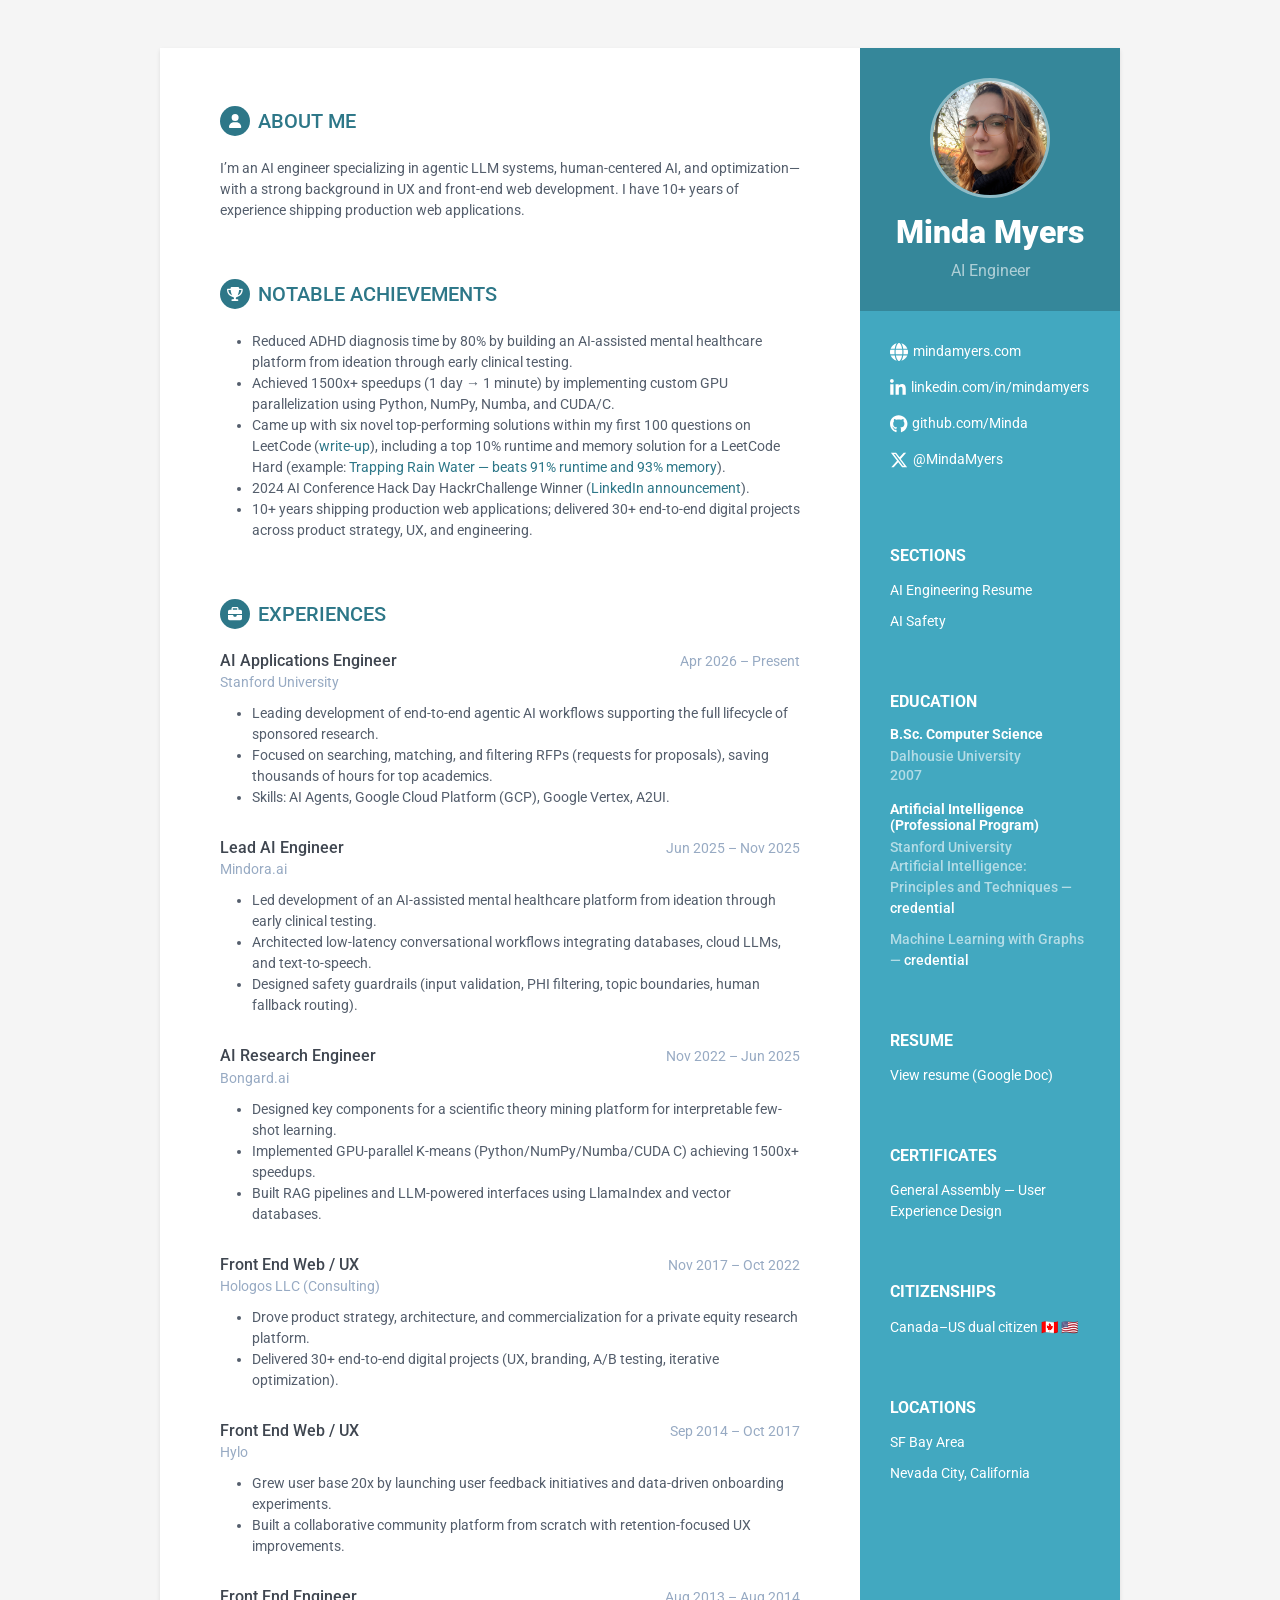
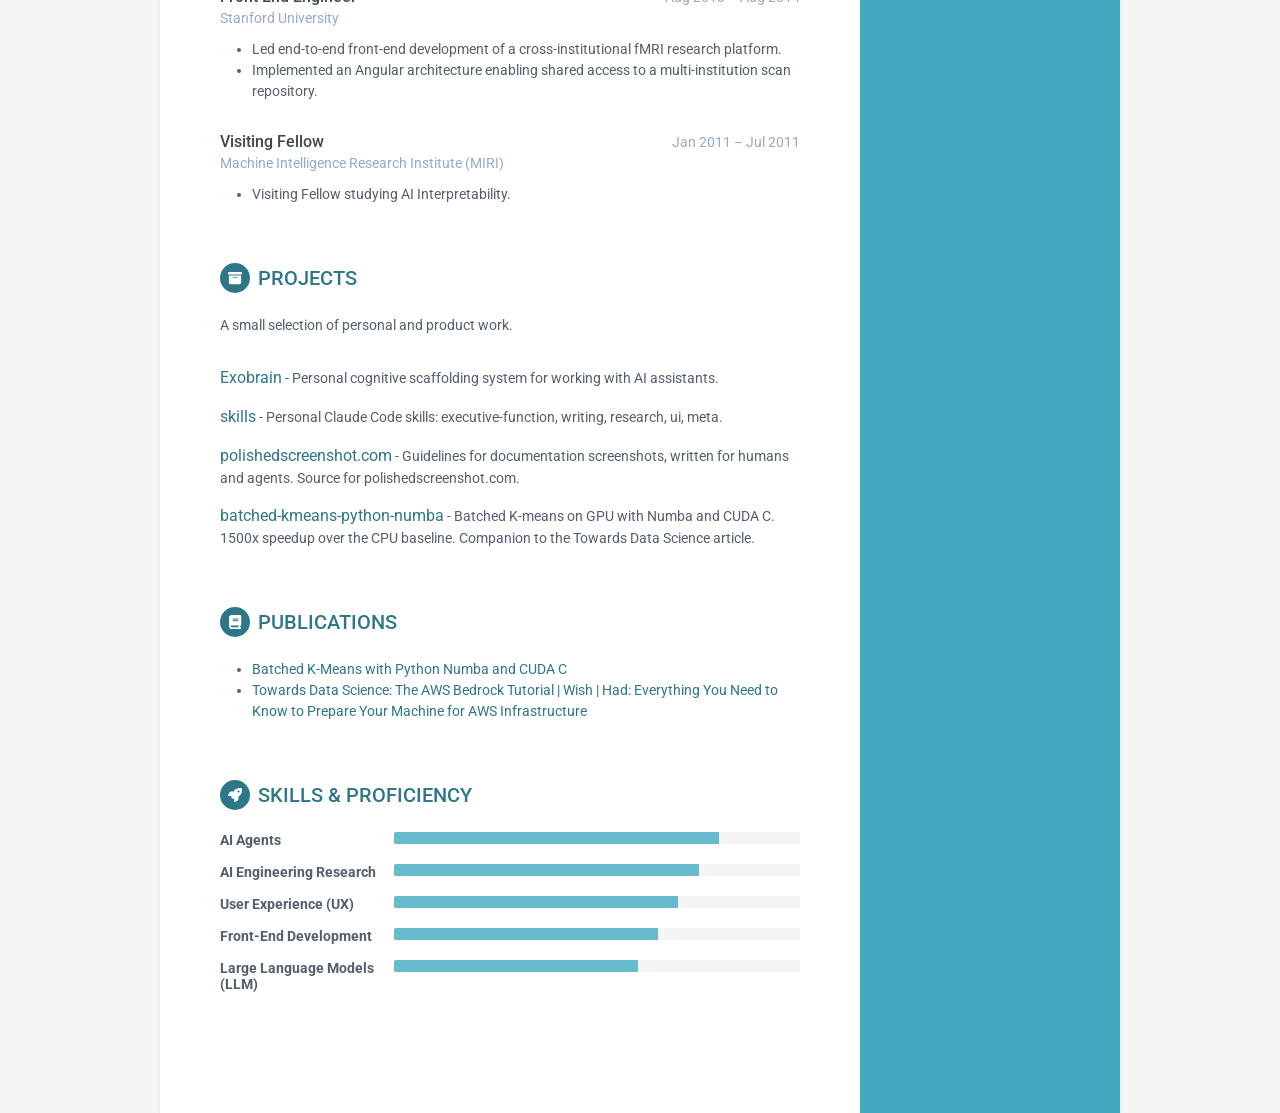
==== commit 42d1f3f6: "Remove template footer attribution Co-Authored-By: Claude Sonnet 5.5 <noreply@anthropic.com> Claude-" ====
--- a/index.html
+++ b/index.html
@@ -310,12 +310,6 @@
         </div><!--//main-body-->
     </div>
  
-    <footer class="footer">
-        <div class="text-center">
-            <!--/* This template is free as long as you keep the footer attribution link. If you'd like to use the template without the attribution link, you can buy the commercial license via our website: themes.3rdwavemedia.com Thank you for your support. :) */-->
-            <small class="copyright">Designed with <i class="fa-solid fa-heart"></i> by <a href="http://themes.3rdwavemedia.com" target="_blank" rel="noopener noreferrer">Xiaoying Riley</a> for developers</small>
-        </div><!--//container-->
-    </footer><!--//footer-->
         
 </body>
 </html> 
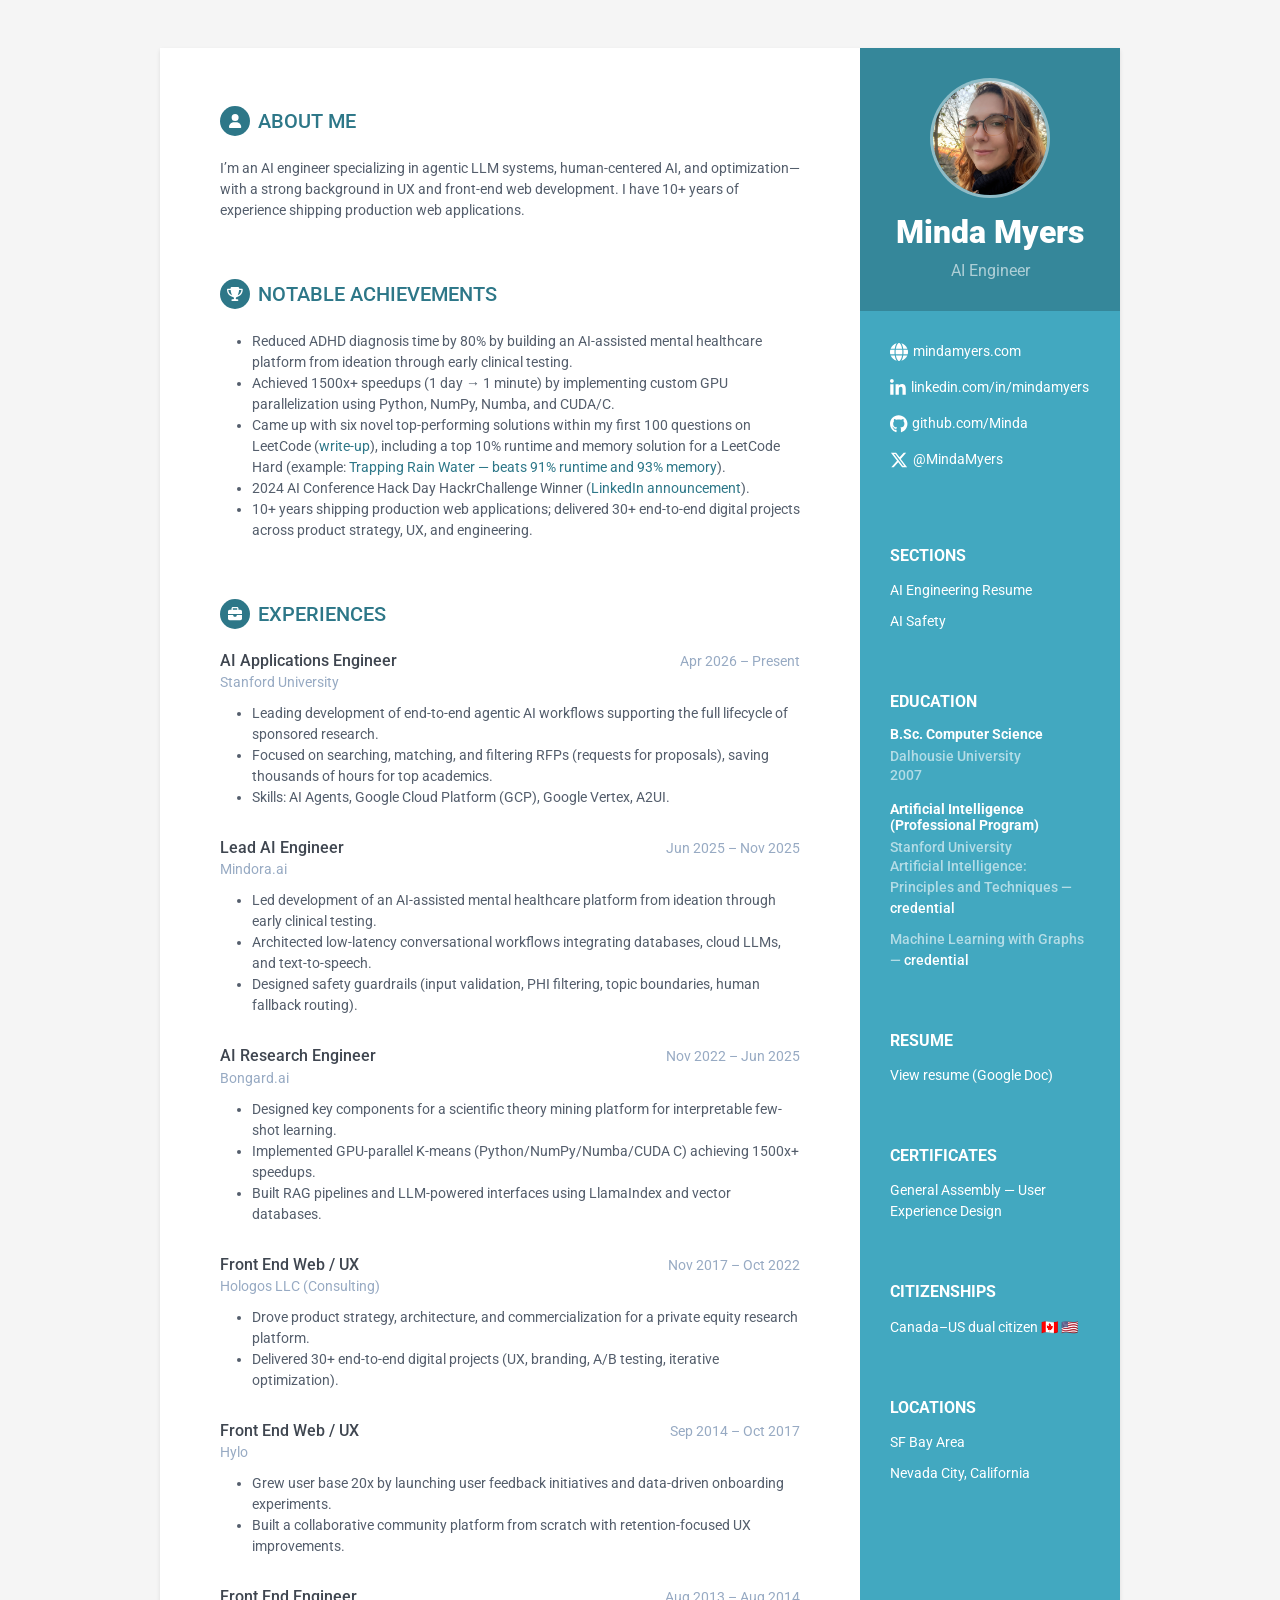
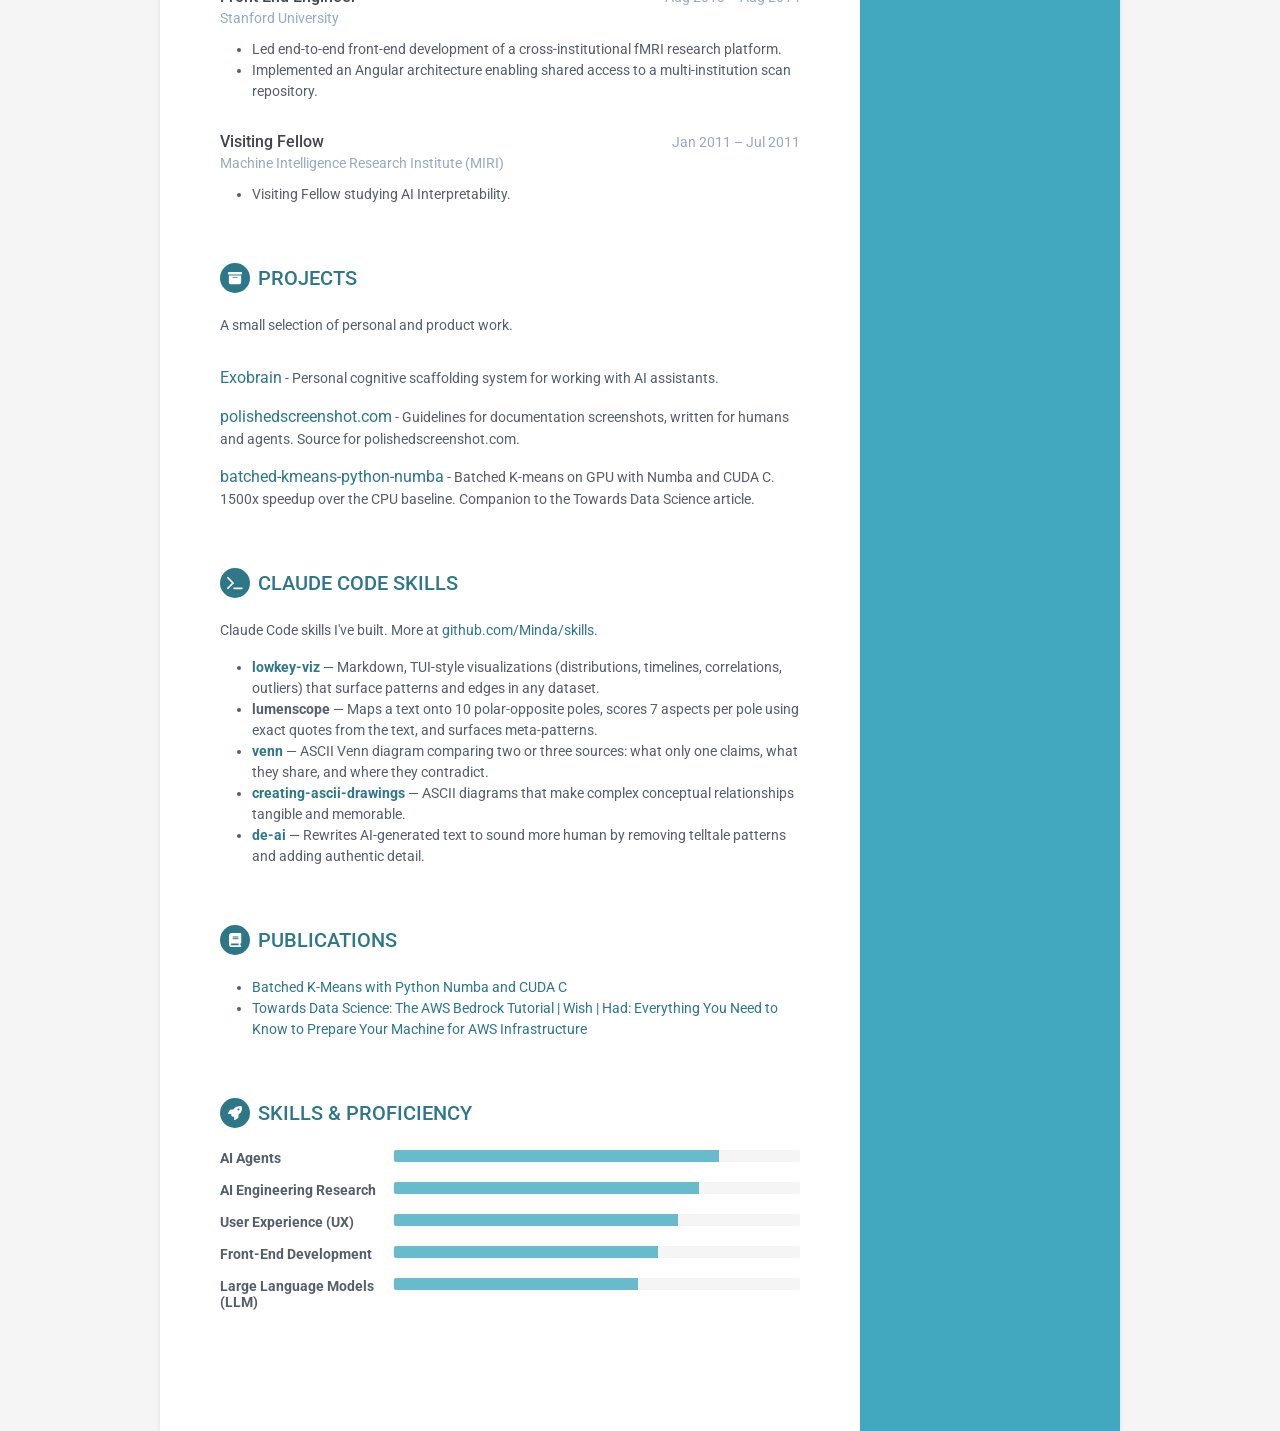
==== commit bd0363c4: "Move Claude Code skills into their own section Add a Claude Code Skills section (lowkey-viz, lumensc" ====
--- a/index.html
+++ b/index.html
@@ -246,14 +246,27 @@
                     <span class="project-title"><a href="https://github.com/Minda/Exobrain" target="_blank" rel="noopener noreferrer">Exobrain</a></span> - <span class="project-tagline">Personal cognitive scaffolding system for working with AI assistants.</span>
                 </div><!--//item-->
                 <div class="item">
-                    <span class="project-title"><a href="https://github.com/Minda/skills" target="_blank" rel="noopener noreferrer">skills</a></span> - <span class="project-tagline">Personal Claude Code skills: executive-function, writing, research, ui, meta.</span>
-                </div><!--//item-->
-                <div class="item">
                     <span class="project-title"><a href="https://github.com/Minda/polishedscreenshot.com" target="_blank" rel="noopener noreferrer">polishedscreenshot.com</a></span> - <span class="project-tagline">Guidelines for documentation screenshots, written for humans and agents. Source for polishedscreenshot.com.</span>
                 </div><!--//item-->
                 <div class="item">
                     <span class="project-title"><a href="https://github.com/Minda/batched-kmeans-python-numba" target="_blank" rel="noopener noreferrer">batched-kmeans-python-numba</a></span> - <span class="project-tagline">Batched K-means on GPU with Numba and CUDA C. 1500x speedup over the CPU baseline. Companion to the Towards Data Science article.</span>
                 </div><!--//item-->
+            </section><!--//section-->
+
+            <section class="section claude-skills-section">
+                <h2 class="section-title"><span class="icon-holder"><i class="fa-solid fa-terminal"></i></span>Claude Code Skills</h2>
+                <div class="intro">
+                    <p>Claude Code skills I've built. More at <a href="https://github.com/Minda/skills" target="_blank" rel="noopener noreferrer">github.com/Minda/skills</a>.</p>
+                </div><!--//intro-->
+                <div class="details">
+                    <ul>
+                        <li><strong><a href="https://github.com/Minda/skills/tree/main/skills/lowkey-viz" target="_blank" rel="noopener noreferrer">lowkey-viz</a></strong> — Markdown, TUI-style visualizations (distributions, timelines, correlations, outliers) that surface patterns and edges in any dataset.</li>
+                        <li><strong>lumenscope</strong> — Maps a text onto 10 polar-opposite poles, scores 7 aspects per pole using exact quotes from the text, and surfaces meta-patterns.</li>
+                        <li><strong><a href="https://github.com/Minda/skills/tree/main/skills/venn" target="_blank" rel="noopener noreferrer">venn</a></strong> — ASCII Venn diagram comparing two or three sources: what only one claims, what they share, and where they contradict.</li>
+                        <li><strong><a href="https://github.com/Minda/skills/tree/main/skills/creating-ascii-drawings" target="_blank" rel="noopener noreferrer">creating-ascii-drawings</a></strong> — ASCII diagrams that make complex conceptual relationships tangible and memorable.</li>
+                        <li><strong><a href="https://github.com/Minda/skills/tree/main/skills/de-ai" target="_blank" rel="noopener noreferrer">de-ai</a></strong> — Rewrites AI-generated text to sound more human by removing telltale patterns and adding authentic detail.</li>
+                    </ul>
+                </div><!--//details-->
             </section><!--//section-->
 
             <section class="section publications-section">
